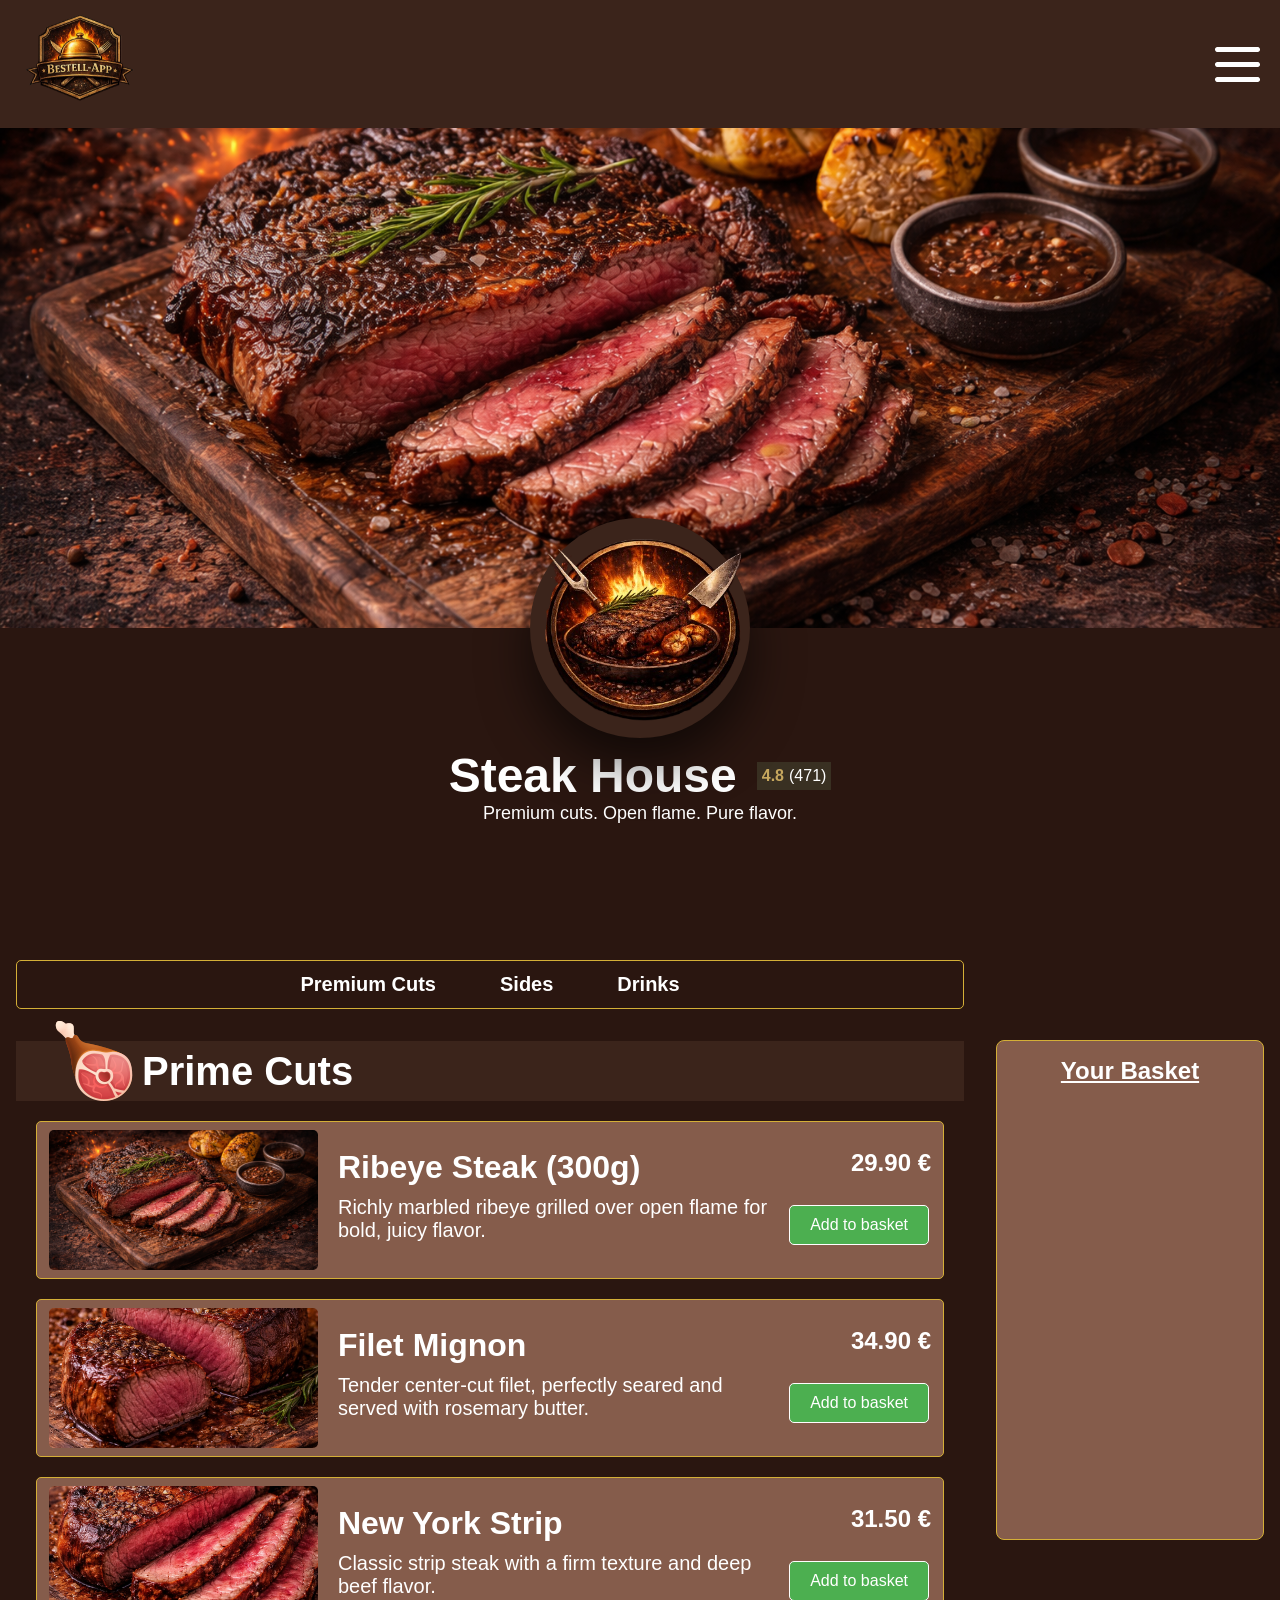
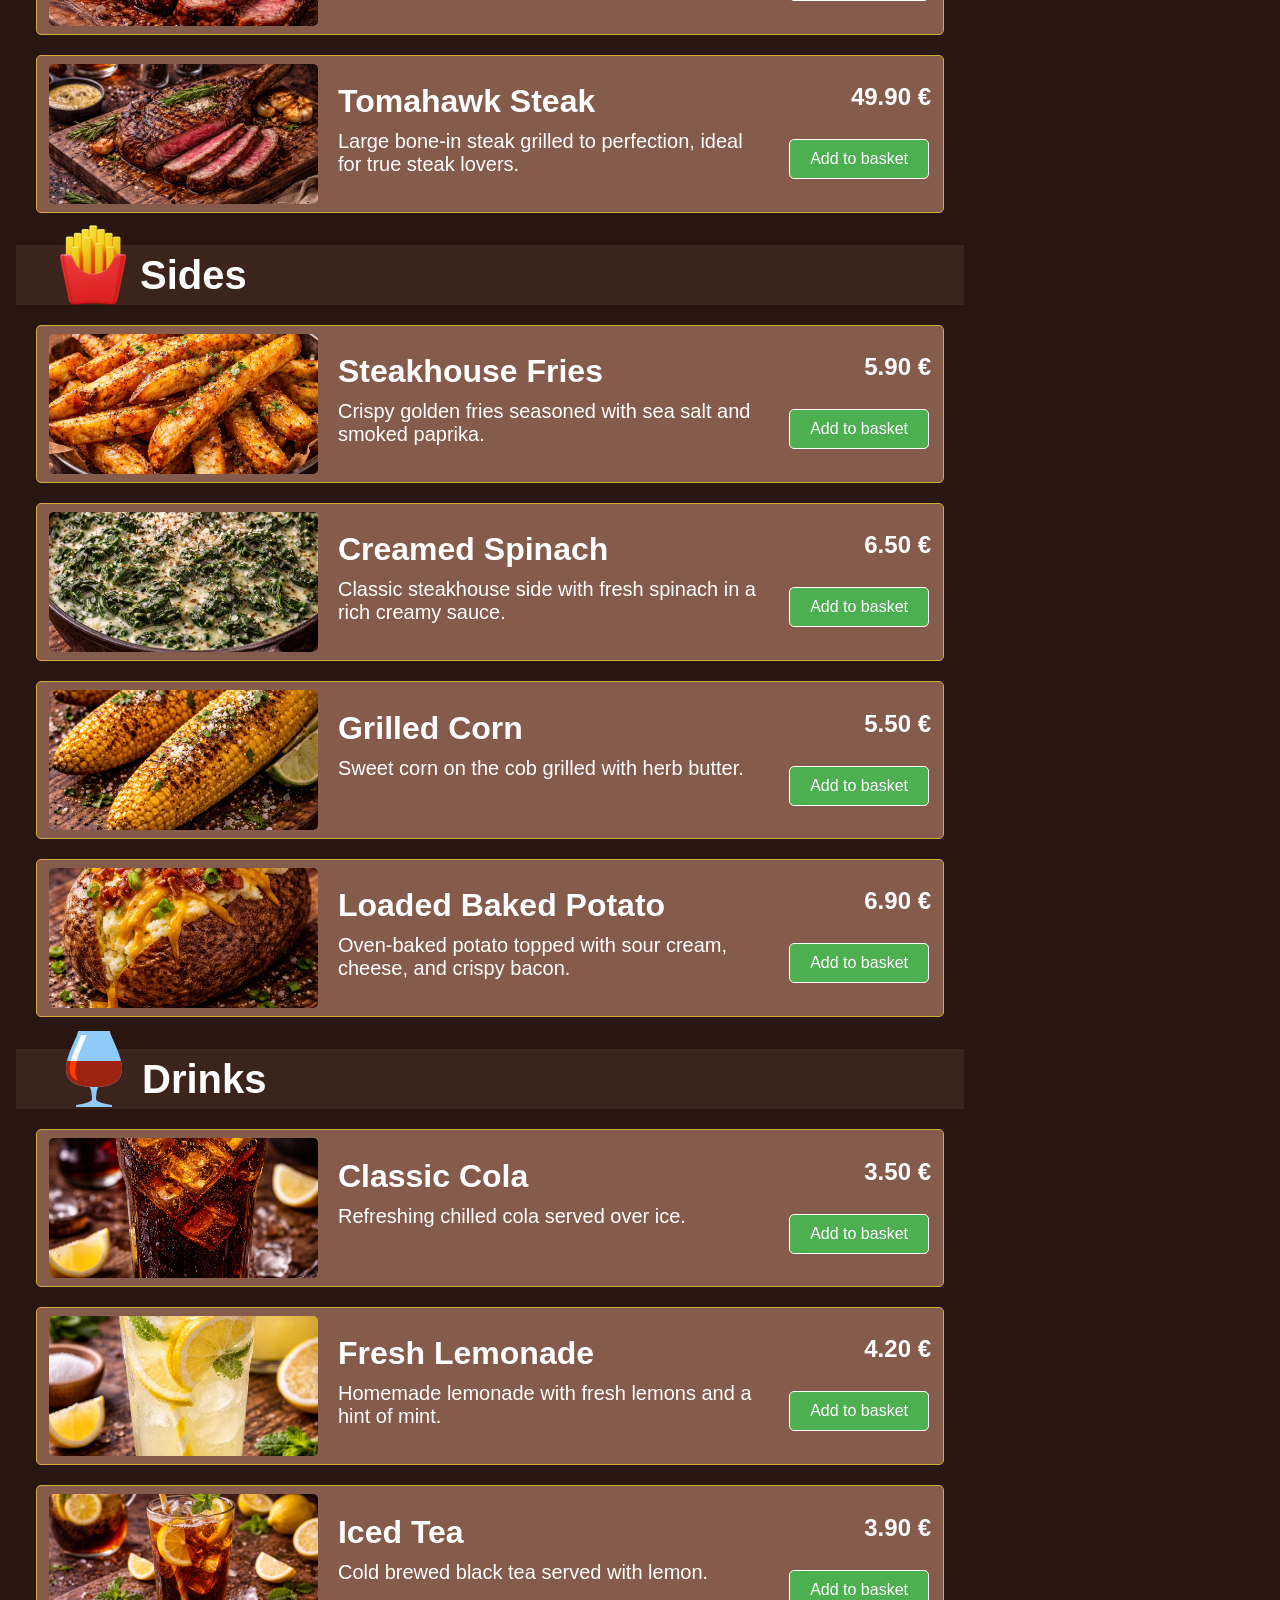
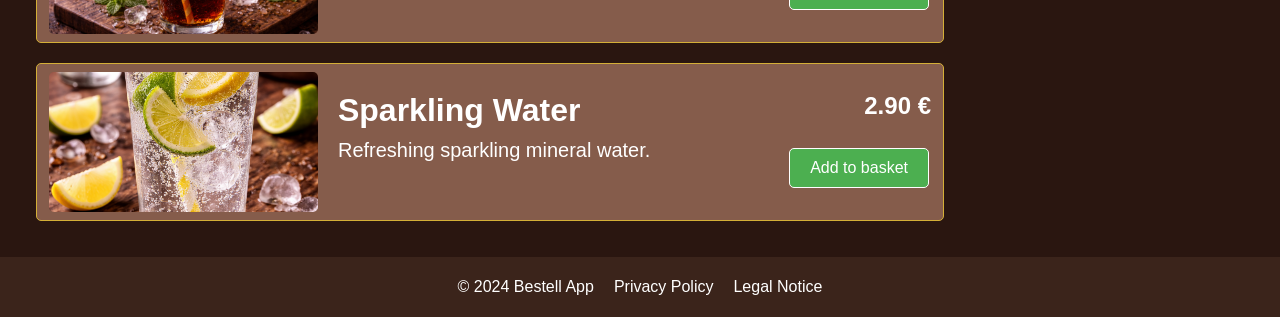
==== index.html @ 7e2fef7d "Added: Menu Area Navigation; Functions for renderPriceSection, deleteDish, calculateSubtotal, show/h" ====
<!DOCTYPE html>
<html lang="de">
<head>
    <meta charset="UTF-8">
    <meta name="viewport" content="width=device-width, initial-scale=1.0">
    <title>Bestell App</title>

    <link rel="stylesheet" href="./style.css">
    <link rel="stylesheet" href="./styles/dish_template.css">
    <link rel="stylesheet" href="./styles/cart_template.css">
    <link rel="stylesheet" href="./styles/fonts.css">
    <link rel="icon" type="favicon" href="assets/icons/favicon.png">

    <script src="./scripts/dishes.js"></script>
    <script src="./scripts/dishes_templates.js"></script>
    <script src="./scripts/cart_template.js"></script>
    <script src="./script.js"></script>
</head>
<body onload="init()">
   
    <header>
        <nav>
          <div class="contentWrapperNav">
            <img id="bestellapp_logo" src="assets/img/bestellapp_logo.png" alt="Bestell App Logo">
            <img src="assets/icons/menu.png" alt="Menü Icon" cursor="pointer">
          </div>
        </nav>
            <img id="header_img" src="assets/img/ribeye_steak.png" alt="Menü Hintergrundbild">
            <div class="logo-wrapper">
            <img src="./assets/img/logo_round.png" id="logo_img">
            </div>
    </header> 

    <main>
        <section id="logo_section">
                <div class="headline_container">
                    <h2 class="headline">Steak House</h2>
                    <div class="rating">
                        <b style="color: #C6A75E;">4.8</b><p>(471)</p>
                    </div>
                </div>
                <p class="subline">Premium cuts. Open flame. Pure flavor.</p>
        </section>

        <section class="menucardContentWrapper">
        <section class="content">

          <div class="menu_navigation">
                  <a href="#menuSection">Premium Cuts</a>
                  <a href="#SidesSection">Sides</a>
                  <a href="#DrinksSection">Drinks</a>
          </div>
        
        <section id="menuSection">
            <div class="section_bar">
              <div class="contentWrapperBar">
                <img src="./assets/icons/meat.png">
                <h2 class="section_title">Prime Cuts</h2>
              </div>
            </div>

            <div class="contentWrapper">
              <div id="meat_dishes">
                <!-- Menü-Items would be dynamically inserted here -->
              </div>
            </div>
        </section>

        <section id="SidesSection">
            <div class="section_bar">
              <div class="contentWrapperBar">
                <img src="./assets/icons/fries.png">
                <h2 class="section_title">Sides</h2>
              </div>
            </div>

            <div class="contentWrapper">
              <div id="side_dishes">
                <!-- Sides-Items would be dynamically inserted here -->
              </div>
            </div>
        </section>

        <section id="DrinksSection">
            <div class="section_bar">
              <div class="contentWrapperBar">
                <img src="./assets/icons/vino.png">
                <h2 class="section_title">Drinks</h2>
              </div>
            </div>

            <div class="contentWrapper">
              <div id="drinks">
                <!-- Drinks-Items would be dynamically inserted here -->
              </div>
            </div>
        </section>
        </section>

        <section class="basketWrapper">
          <div class="basket" id="basket">
            <h2 class="basketTitle">Your Basket</h2>
            <div id="shoppingCartDesktop">
              <div id="dishWrapper">
              <!-- Shopping cart items will be rendered here -->
              </div>
              <div id="priceSection">
              <!-- Prices will be rendered here -->
              </div>
            </div>
          </div>
        </section>

        </section>

    </main>

    <footer>
      <div class="contentWrapperFooter">
        <p>&copy; 2024 Bestell App</p>
        <a href="datenschutz.html">Privacy Policy</a>
        <a href="impressum.html">Legal Notice</a>
      </div>
    </footer>
</body>
</html>
---- style.css ----
* {
    margin: 0;
    padding: 0;
    box-sizing: border-box;
    color: white;
}

header {
    position: relative;
    overflow: visible;
}

#header_img {
    max-width: 1440px;
    width: 100%;
    height: 500px;
    object-fit: cover;
    margin: auto;
    display: block;
}

nav{
    background-color: #3B241B;
    height: 128px;
}

#bestellapp_logo {
    width: 120px;
    position: relative;
    z-index: 2;
}

body {
    font-family: 'Palanquin ', sans-serif;
    background-color: #2A1610;
    height: 100vh;
}

.contentWrapperNav {
    max-width: 1440px;
    width: 100%;
    margin: 0 auto;
    padding: 0 20px;
    display: flex;
    justify-content: space-between;
    align-items: center;
    height: 100%;
}

#logo_img {
    width: 400px;
    z-index: 15;
    margin: auto;
    position: absolute;
    left: 50%;
    bottom: 0;
    transform: translateX(-49%) translateY(14%);
}

.logo-wrapper {
  position: absolute;
  left: 50%;
  bottom: 0;
  transform: translate(-50%, 50%);
  z-index: 14;
  width: 220px;
  aspect-ratio: 1 / 1;
  background: #3B241B;
  border-radius: 50%;
  box-shadow:
    0 25px 50px rgba(0,0,0,.6);
}

#logo {
    width: 300px;
}

.headline_container {
    display: flex;
    justify-content: center;
    align-items: center;
    padding-top: 90px;
    gap: 20px;
    padding-top: 120px;
}

.headline {
    font-size: 48px;
    font-weight: bold;
    color: white;
}

.rating {
    display: flex;
    align-items: center;
    gap: 5px;
    background-color: rgb(57, 48, 34);
    padding: 5px;
}

.subline {
    text-align: center;
    font-size: 18px;
    padding-bottom: 60px;
}

.section_bar {
   background-color: #3B241B;
   height: 60px;
   display: flex;
   margin: 32px 0 20px 0;
}

.section_bar h2 {
    font-size: 40px;
    font-weight: bold;
    color: white;
}

.section_bar img {
    padding-bottom: 20px;
}

.contentWrapperBar {
    width: 100%;
    margin: 0 auto;
    display: flex;
    align-items: center;
    padding-left: 30px;
}

footer {
    background-color: #3B241B;
    height: 60px;
    text-align: center;
}

footer a {
    color: #ffffff;
    text-decoration: none;
}   

footer a:hover {
    text-decoration: underline;
}

.contentWrapperFooter {
    max-width: 1440px;
    width: 100%;
    margin: 0 auto;
    display: flex;
    justify-content: center;
    align-items: center;
    gap: 20px;
    height: 100%;
}

.menucardContentWrapper {
    max-width: 1440px;
    width: 100%;
    display: flex;
    flex-direction: row;
    flex-grow: 1;
    margin: 0 auto;
}

.content {
    width: calc(100% - 300px);
    padding: 16px;
    margin-top: 60px;
}

.basketWrapper {
    width: 300px;
    flex-grow: 1;
    padding: 16px;
}

.basket {
    background-color: #9d6e5bcc;
    width: 100%;
    height: 500px;
    border-radius: 8px;
    border: 1px solid #D4AF37;
    padding: 16px;
    position: sticky;
    top: 0;
    margin-top: 140px;
}

#dishWrapper {
  overflow-y: auto;
  max-height: 300px;
}

#menuSection {
    width: 100%;
}

.menu_navigation {
    display: flex;
    justify-content: center;
    gap: 64px;
    font-size: 20px;
    font-weight: bold;
    border: 1px solid #D4AF37;
    border-radius: 5px;
    padding: 12px 0;
}

.menu_navigation a {
    text-decoration: none;
}

.menu_navigation a:hover {
    text-decoration: underline;
}

.hideElement {
    display: none;
}

.showElement {
    display: block;
}
---- styles/dish_template.css ----
.dishWidget {
    display: flex;
    align-items: center;
    margin: 20px 20px;
    gap: 20px;
    border-radius: 5px;
    border: 1px solid #D4AF37;
    padding: 8px 12px;
    background-color: #9d6e5bcc;
}

.dishImage {
    width: 400px;
    height: 140px;
    object-fit: cover;
    border-radius: 5px;
}

.menuDescription {
    display: flex;
    flex-direction: column;
    font-size: 20px;
    margin-bottom: 10px;
    width: calc(100% - 160px);
}

.menuTitle {
    font-size: 32px;
    font-weight: bold;
    margin-bottom: 10px;
}

.gap {
    display: flex;
    justify-content: space-between;
    width: 100%;
}

.menuAssets {
    display: flex;
    flex-direction: column;
    align-items: flex-end;
}

.price {
    font-size: 24px;
    font-weight: bold;
    margin-bottom: 24px;
}

.button {
    background-color: #4CAF50;
    border: 1px solid white;
    border-radius: 5px;
    color: white;
    padding: 10px 20px;
    font-size: 16px;
    margin: 4px 2px;
    cursor: pointer;
}
---- styles/cart_template.css ----
.basketTitle {
    text-align: center;
    padding-bottom: 16px;
    text-decoration: underline;
}

.dishContainer {
    display: flex;
    flex-direction: column;
    gap: 4px;
    margin-bottom: 8px;
}

.dishSubline {
    display: flex;
    justify-content: space-between;
    align-items: center;
}

.dishContainer img {
    width: 24px;
    cursor: pointer;
}

hr {
    border: 2px solid white;
}

.priceInfo {
    display: flex;
    justify-content: space-between;
    margin-top: 16px;
    padding-bottom: 12px;
}

.priceContainer {
    display: flex;
    flex-direction: column;
}

.textArea {
    display: flex;
    flex-direction: column;
}

.priceArea {
    display: flex;
    flex-direction: column;
    align-items: end;
}
---- styles/fonts.css ----
/* palanquin-100 - latin */
@font-face {
  font-display: swap; /* Check https://developer.mozilla.org/en-US/docs/Web/CSS/@font-face/font-display for other options. */
  font-family: 'Palanquin';
  font-style: normal;
  font-weight: 100;
  src: url('./assets/fonts/palanquin-v17-latin-100.woff2') format('woff2'); /* Chrome 36+, Opera 23+, Firefox 39+, Safari 12+, iOS 10+ */
}
/* palanquin-200 - latin */
@font-face {
  font-display: swap; /* Check https://developer.mozilla.org/en-US/docs/Web/CSS/@font-face/font-display for other options. */
  font-family: 'Palanquin';
  font-style: normal;
  font-weight: 200;
  src: url('./assets/fonts/palanquin-v17-latin-200.woff2') format('woff2'); /* Chrome 36+, Opera 23+, Firefox 39+, Safari 12+, iOS 10+ */
}
/* palanquin-300 - latin */
@font-face {
  font-display: swap; /* Check https://developer.mozilla.org/en-US/docs/Web/CSS/@font-face/font-display for other options. */
  font-family: 'Palanquin';
  font-style: normal;
  font-weight: 300;
  src: url('./assets/fonts/palanquin-v17-latin-300.woff2') format('woff2'); /* Chrome 36+, Opera 23+, Firefox 39+, Safari 12+, iOS 10+ */
}
/* palanquin-regular - latin */
@font-face {
  font-display: swap; /* Check https://developer.mozilla.org/en-US/docs/Web/CSS/@font-face/font-display for other options. */
  font-family: 'Palanquin';
  font-style: normal;
  font-weight: 400;
  src: url('./assets/fonts/palanquin-v17-latin-regular.woff2') format('woff2'); /* Chrome 36+, Opera 23+, Firefox 39+, Safari 12+, iOS 10+ */
}
/* palanquin-500 - latin */
@font-face {
  font-display: swap; /* Check https://developer.mozilla.org/en-US/docs/Web/CSS/@font-face/font-display for other options. */
  font-family: 'Palanquin';
  font-style: normal;
  font-weight: 500;
  src: url('./assets/fonts/palanquin-v17-latin-500.woff2') format('woff2'); /* Chrome 36+, Opera 23+, Firefox 39+, Safari 12+, iOS 10+ */
}
/* palanquin-600 - latin */
@font-face {
  font-display: swap; /* Check https://developer.mozilla.org/en-US/docs/Web/CSS/@font-face/font-display for other options. */
  font-family: 'Palanquin';
  font-style: normal;
  font-weight: 600;
  src: url('./assets/fonts/palanquin-v17-latin-600.woff2') format('woff2'); /* Chrome 36+, Opera 23+, Firefox 39+, Safari 12+, iOS 10+ */
}
/* palanquin-700 - latin */
@font-face {
  font-display: swap; /* Check https://developer.mozilla.org/en-US/docs/Web/CSS/@font-face/font-display for other options. */
  font-family: 'Palanquin';
  font-style: normal;
  font-weight: 700;
  src: url('./assets/fonts/palanquin-v17-latin-700.woff2') format('woff2'); /* Chrome 36+, Opera 23+, Firefox 39+, Safari 12+, iOS 10+ */
}
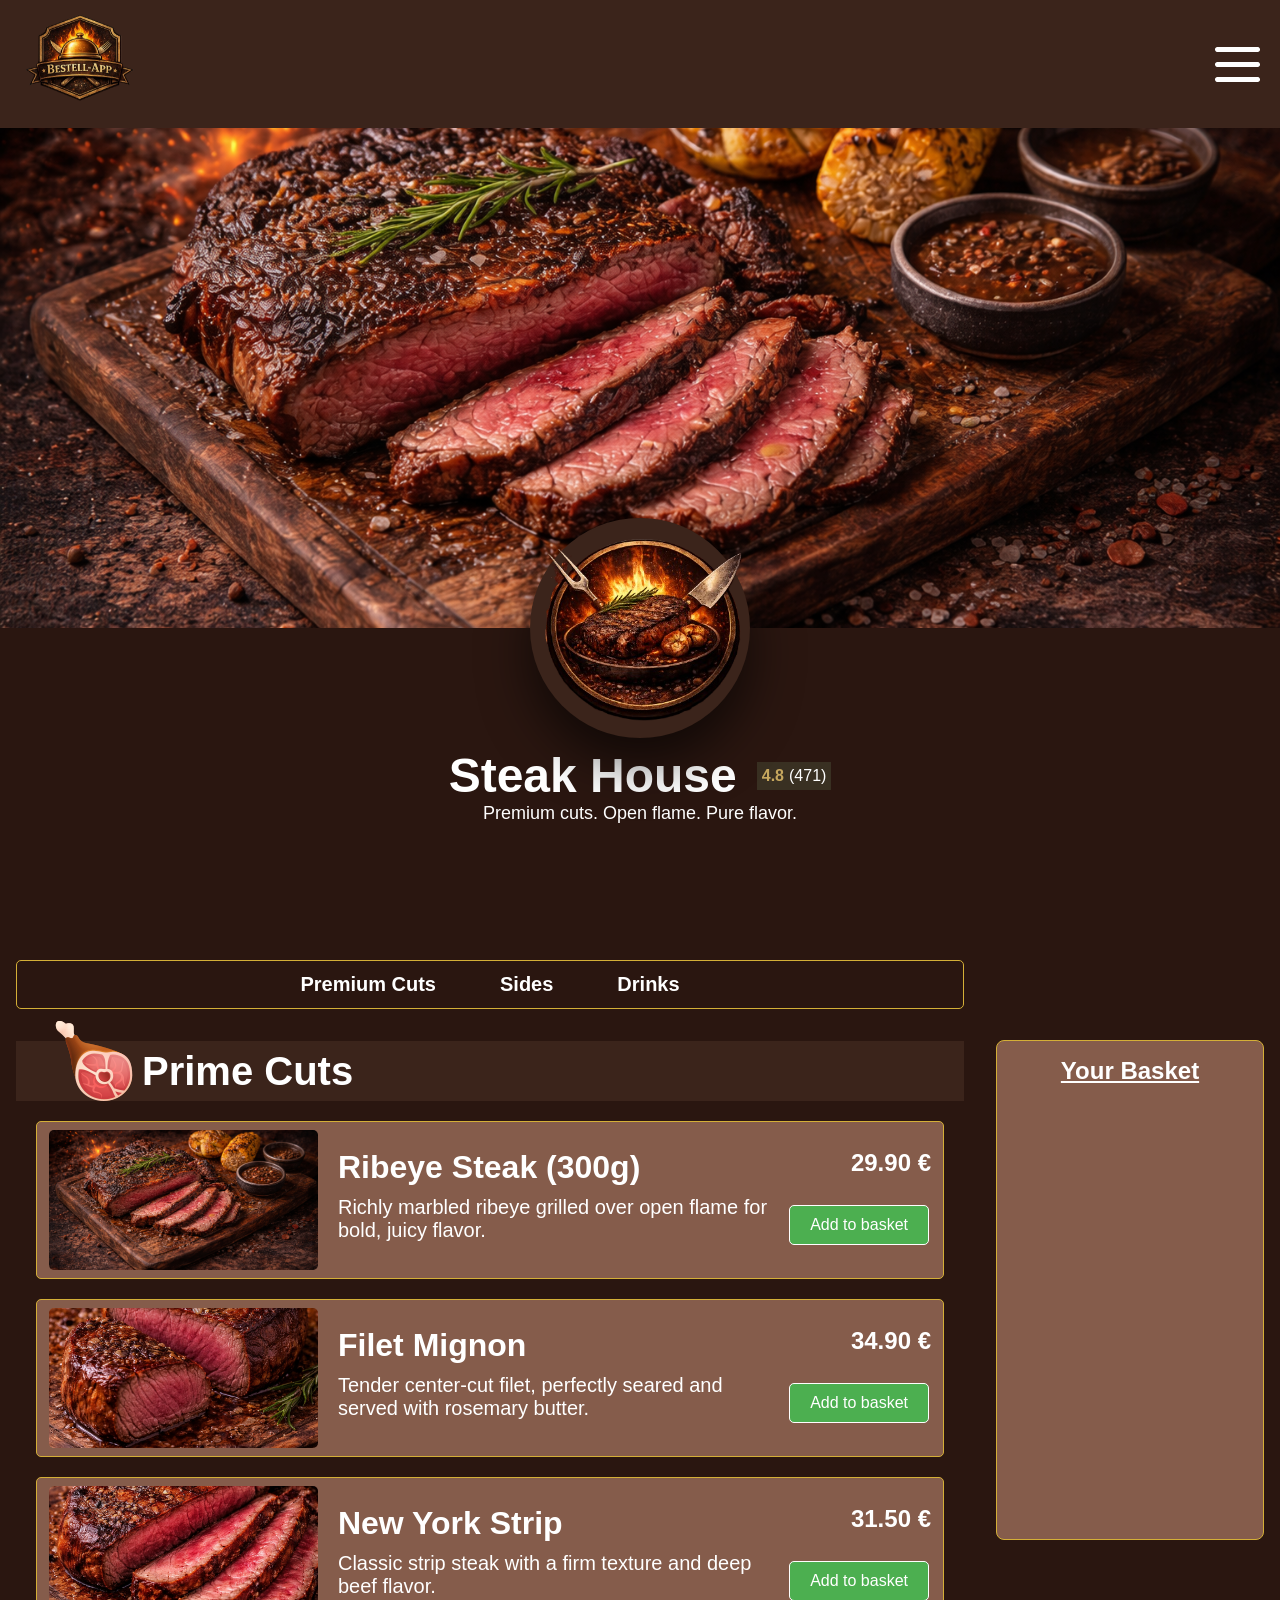
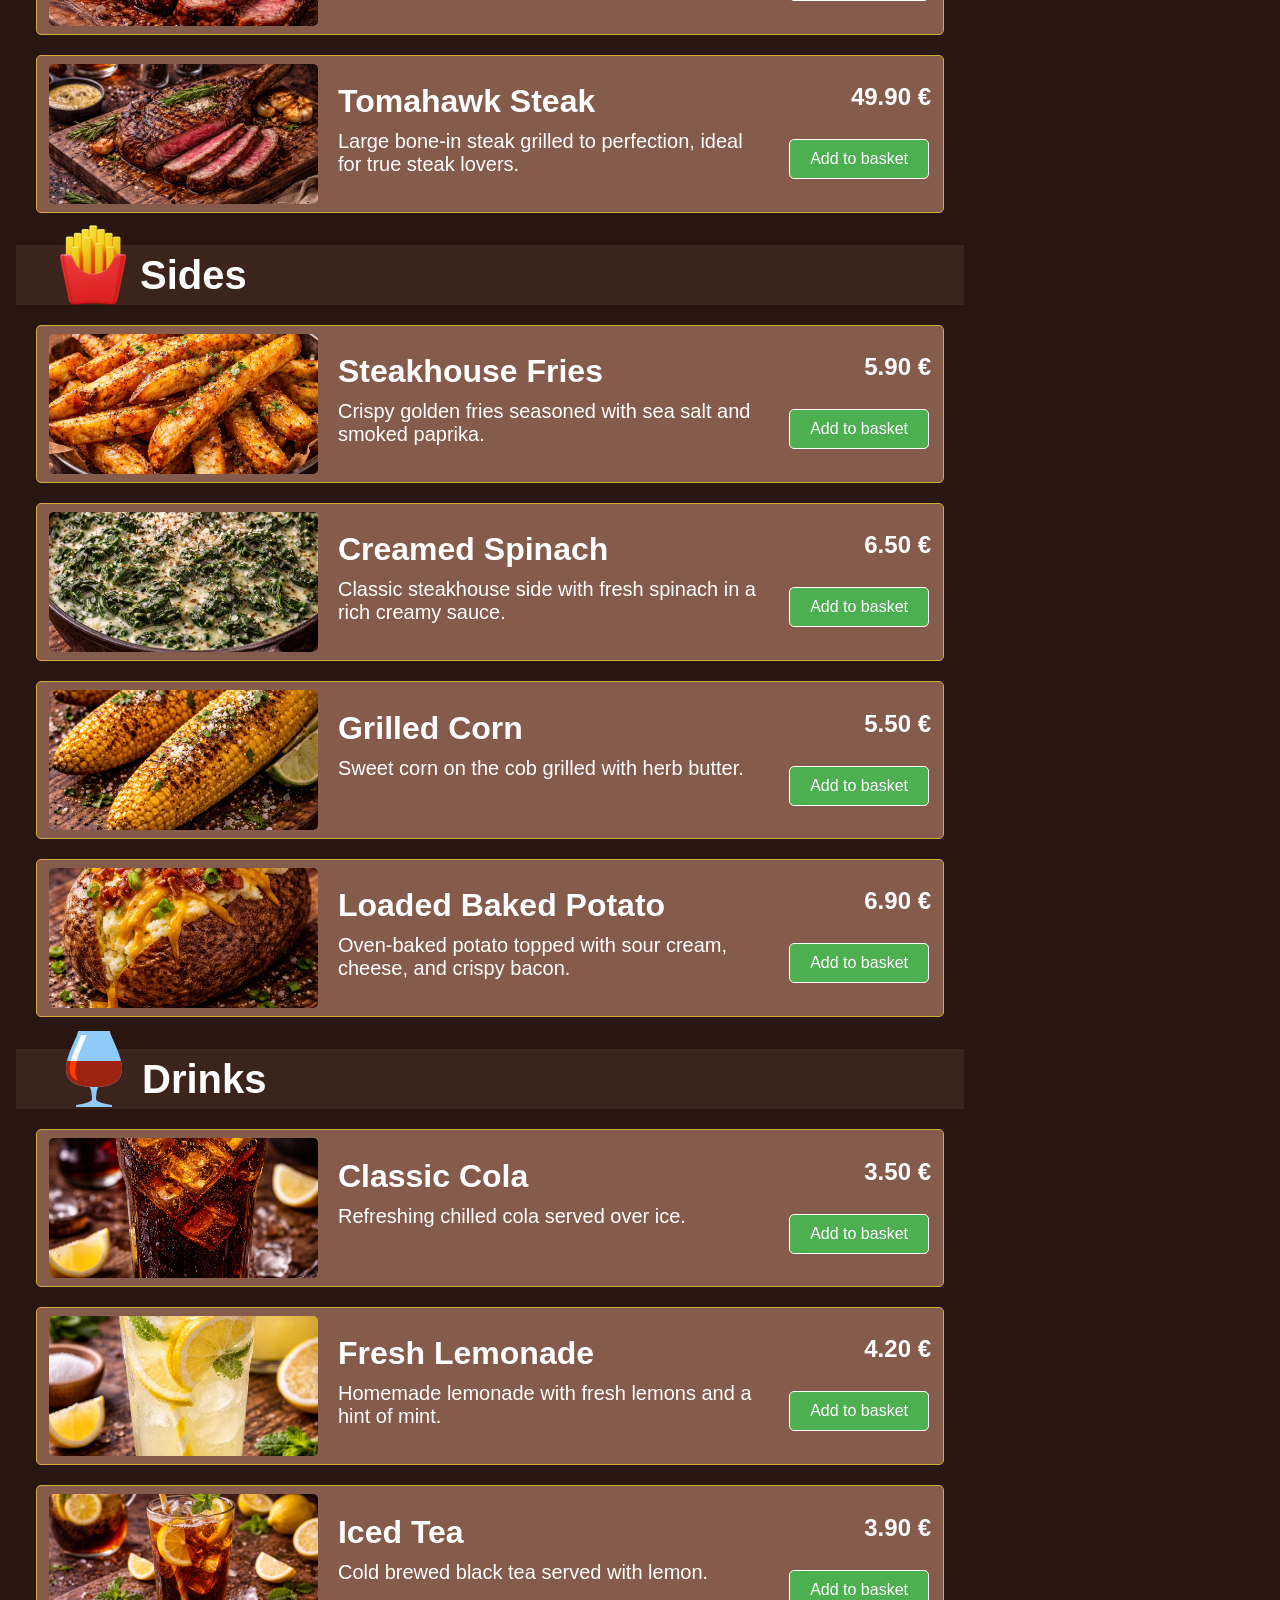
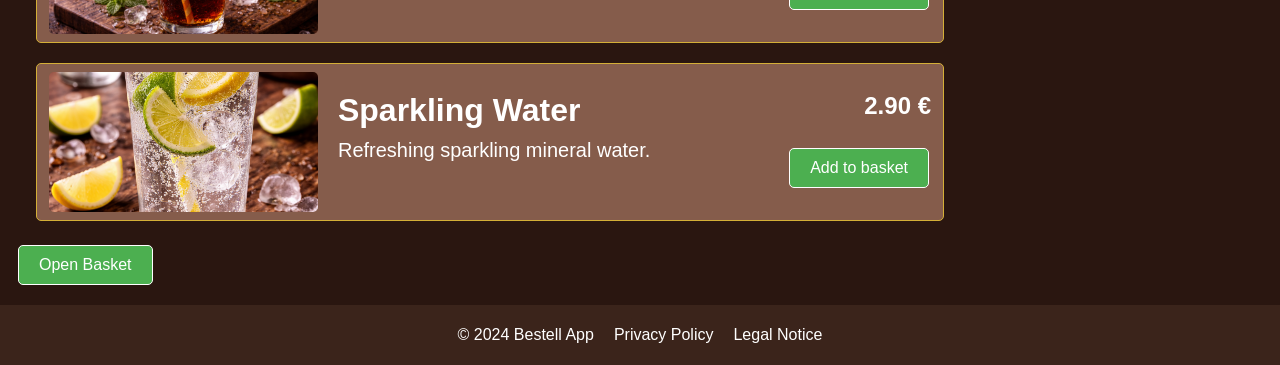
==== commit ae3b481f: "mobile Basket Functions added; Dialogs added" ====
--- a/index.html
+++ b/index.html
@@ -8,6 +8,7 @@
     <link rel="stylesheet" href="./style.css">
     <link rel="stylesheet" href="./styles/dish_template.css">
     <link rel="stylesheet" href="./styles/cart_template.css">
+    <link rel="stylesheet" href="./styles/dialogs.css">
     <link rel="stylesheet" href="./styles/fonts.css">
     <link rel="icon" type="favicon" href="assets/icons/favicon.png">
 
@@ -95,6 +96,8 @@
               </div>
             </div>
         </section>
+
+        <button class="button" onclick="showBasketMobileDialog()">Open Basket</button>
         </section>
 
         <section class="basketWrapper">
@@ -111,6 +114,37 @@
           </div>
         </section>
 
+        <dialog id="orderSuccessDialog">
+          <div class="right">
+            <img src="./assets/icons/close.png" onclick="hideOrderSuccessDialog()" class="closeIcon">
+          </div>
+          <div class="centered">  
+            <img src="./assets/icons/foodtruck.png" id="foodtruck">
+            <h1>Order confirmed!</h1>
+            <p>Your food is on the way!</p>
+          </div>
+        </dialog>
+
+        <dialog id="mobileBasketDialog">
+          <header>
+            <h2>Your Basket</h2>
+            <img src="./assets/icons/close.png" onclick="hideBasketMobile()" class="closeIcon">
+          </header>
+          <main>
+              <div id="basketMobile">
+                <div id="shoppingCartMobile">
+                  <div id="mobileDishWrapper">
+                  <!-- Shopping cart items will be rendered here -->
+                  </div>
+                  <div id="mobilePriceSection">
+                  <!-- Prices will be rendered here -->
+                  </div>
+                </div>
+              </div>
+          </main>
+
+        </dialog>
+
         </section>
 
     </main>
--- a/style.css
+++ b/style.css
@@ -222,4 +222,18 @@
 
 .showElement {
     display: block;
+}
+
+.centered {
+    display: flex;
+    flex-direction: column;
+    align-items: center;
+    gap: 8px;
+    padding: 16px;
+}
+
+.right {
+    display: flex;
+    justify-content: end;
+    padding: 16px;
 }
--- a/styles/dialogs.css
+++ b/styles/dialogs.css
@@ -0,0 +1,57 @@
+#orderSuccessDialog {
+    background-color: #3B241B;
+    border-radius: 5px;
+    border: 1px solid #D4AF37;
+    margin: auto;
+}
+
+#orderSuccessDialog::backdrop {
+    background-color: #171312ab;
+}
+
+#foodtruck {
+    width: 60px;
+}
+
+.closeIcon {
+    cursor: pointer;
+    margin-left: auto;
+}
+
+dialog {
+    transition: opacity 0.5s ease-out;
+}
+
+dialog.hide {
+    opacity: 0;
+}
+
+#mobileBasketDialog {
+    background-color: #9d6e5b;
+    border-radius: 5px;
+    border: 1px solid #D4AF37;
+    margin: auto;
+    padding: 16px;
+    width: 300px;
+    height: 520px;
+}
+
+#mobileBasketDialog::backdrop {
+    background-color: #171312ab;
+}
+
+#mobileBasketDialog header {
+    display: flex;
+    justify-content: space-between;
+    align-items: center;
+    margin-bottom: 16px;
+}
+
+#mobileBasketDialog h2 {
+    text-decoration: underline;
+}
+
+#mobileDishWrapper {
+  overflow-y: auto;
+  max-height: 300px;
+}
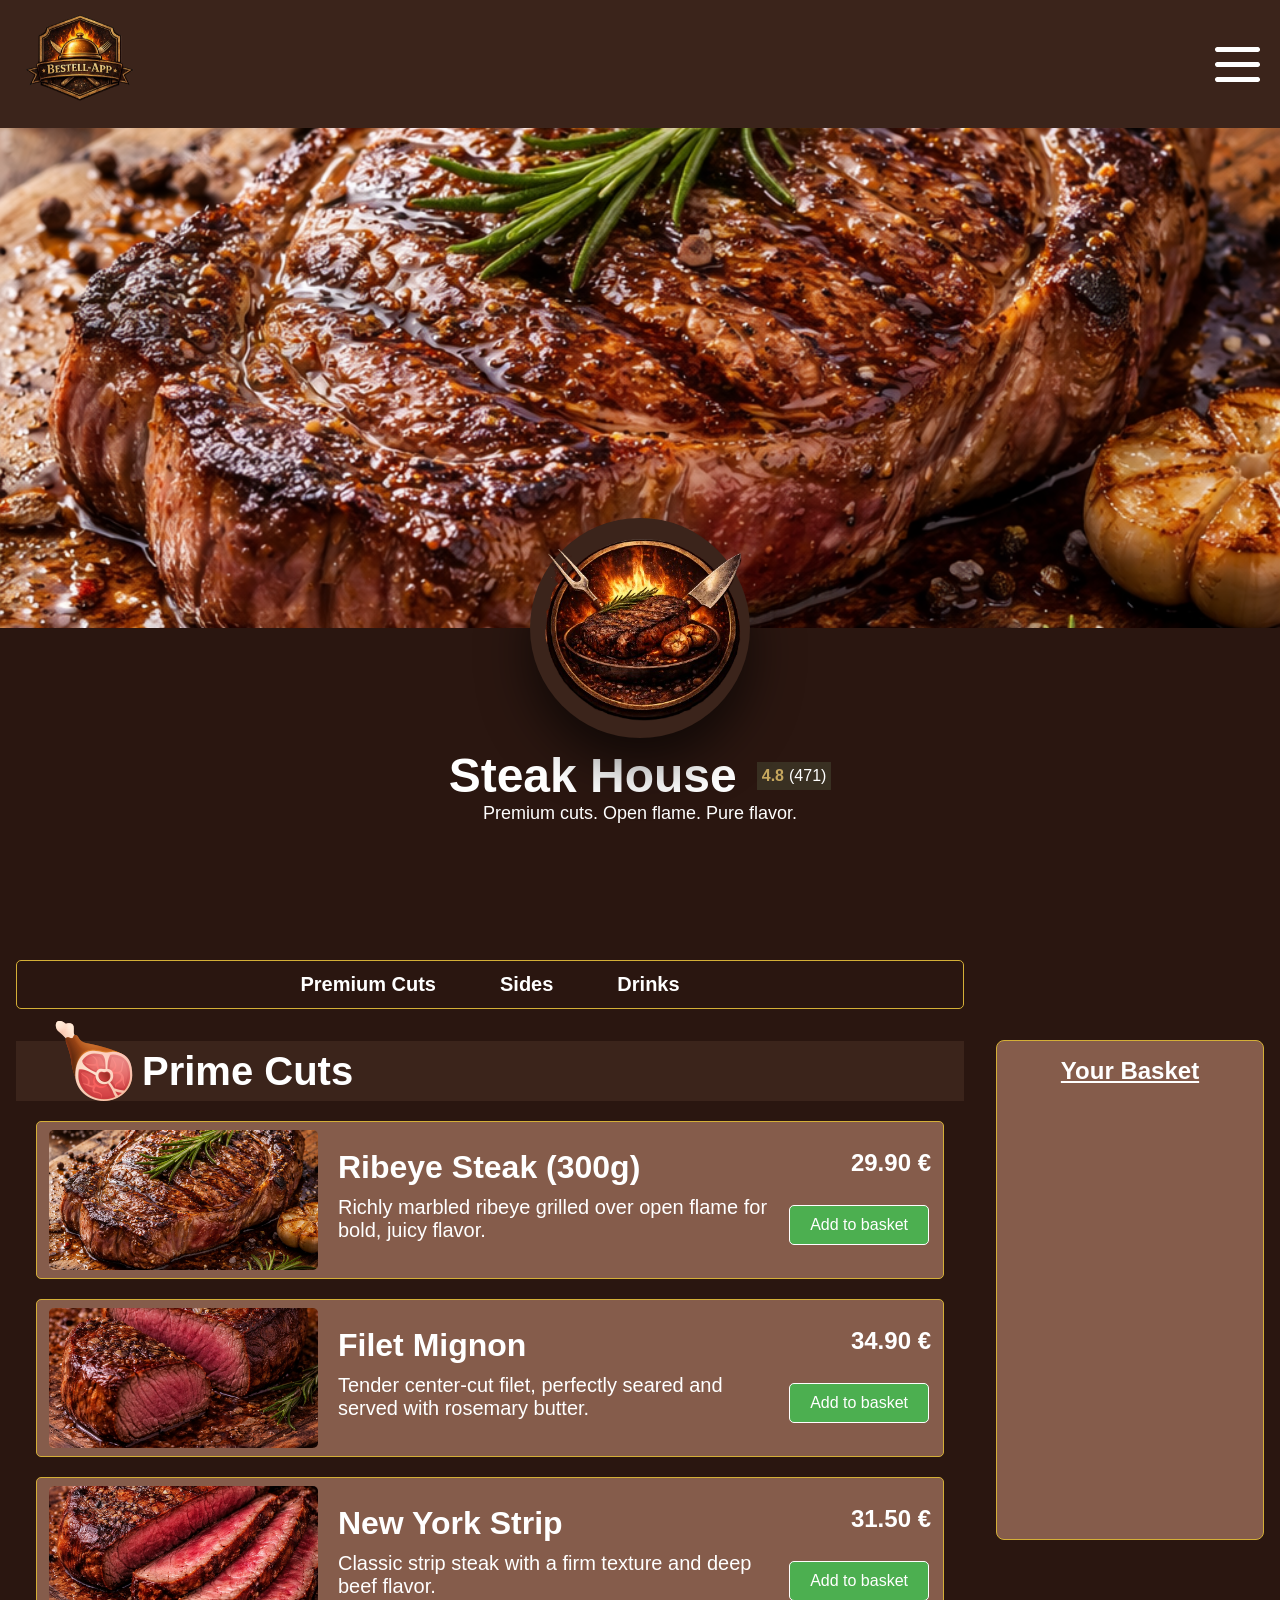
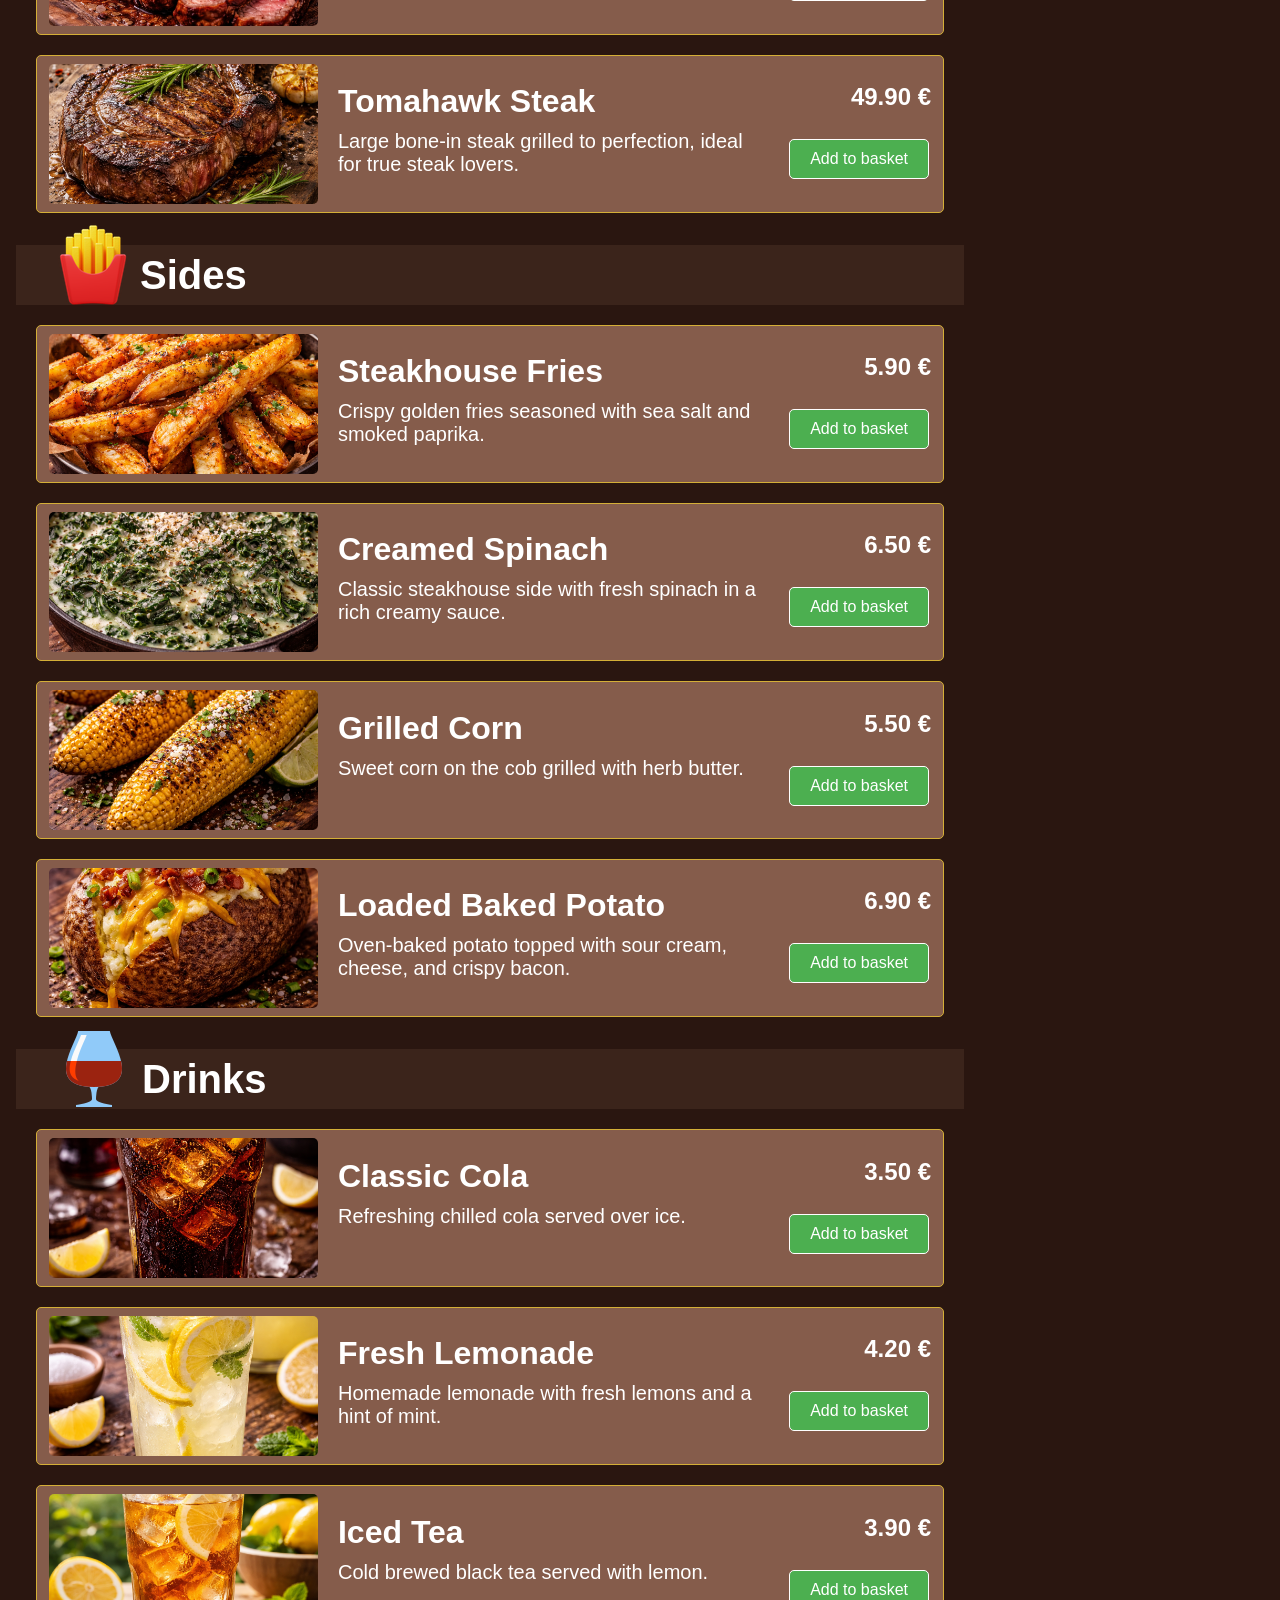
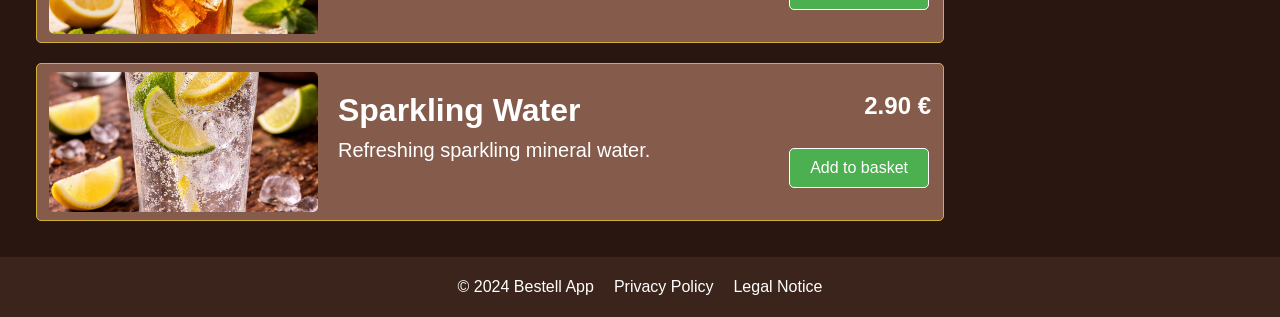
==== commit 74f93d12: "Responsive Design css added" ====
--- a/index.html
+++ b/index.html
@@ -10,6 +10,7 @@
     <link rel="stylesheet" href="./styles/cart_template.css">
     <link rel="stylesheet" href="./styles/dialogs.css">
     <link rel="stylesheet" href="./styles/fonts.css">
+    <link rel="stylesheet" href="./styles/responsive.css">
     <link rel="icon" type="favicon" href="assets/icons/favicon.png">
 
     <script src="./scripts/dishes.js"></script>
@@ -23,7 +24,7 @@
         <nav>
           <div class="contentWrapperNav">
             <img id="bestellapp_logo" src="assets/img/bestellapp_logo.png" alt="Bestell App Logo">
-            <img src="assets/icons/menu.png" alt="Menü Icon" cursor="pointer">
+            <img src="assets/icons/menu.png" alt="Menü Icon" id="menuIcon">
           </div>
         </nav>
             <img id="header_img" src="assets/img/ribeye_steak.png" alt="Menü Hintergrundbild">
@@ -97,7 +98,7 @@
             </div>
         </section>
 
-        <button class="button" onclick="showBasketMobileDialog()">Open Basket</button>
+        <button class="button" onclick="showBasketMobileDialog()" id="basketMobile">Open Basket</button>
         </section>
 
         <section class="basketWrapper">
--- a/style.css
+++ b/style.css
@@ -28,6 +28,10 @@
     width: 120px;
     position: relative;
     z-index: 2;
+}
+
+#menuIcon {
+    cursor: pointer;
 }
 
 body {
@@ -236,4 +240,8 @@
     display: flex;
     justify-content: end;
     padding: 16px;
+}
+
+#basketMobile {
+    display: none;
 }
--- a/styles/responsive.css
+++ b/styles/responsive.css
@@ -0,0 +1,107 @@
+@media (max-width:1200px){
+    .dishImage {
+        width: 300px;
+    }
+    .menuTitle {
+        font-size: 24px;
+    }
+    .dishWidget p {
+        font-size: 16px;
+    }
+}
+
+@media (max-width:950px) {
+    #header_img {
+        height: 350px;
+    }
+    nav {
+        height: 80px;
+    }
+    #bestellapp_logo {
+        width: 80px;
+    }
+    #menuIcon {
+        width: 24px;
+    }
+    #logo_img {
+        width: 250px;
+        transform: translateX(-50%) translateY(13%);
+    }
+    .logo-wrapper {
+        width: 140px;
+    }
+    .headline_container {
+        padding-top: 100px;
+    }
+    .headline {
+        font-size: 32px;
+    }
+    .subline {
+        font-size: 16px;
+        padding-bottom: 0;
+    }
+    .section_bar h2 {
+        font-size: 24px;
+    }
+    .section_bar {
+        height: 42px;
+    }
+    .section_bar img {
+        width: 60px;
+        padding-bottom: 12px;
+    }
+    .gap {
+        display: block;
+    }
+    .dishWidget {
+        flex-direction: column;
+    }
+    .dishImage {
+        width: 100%;
+    }
+    .menuDescription {
+        width: 100%;
+    }
+    .menuAssets {
+        flex-direction: row;
+        justify-content: space-between;
+        align-items: center;
+    }
+    .price {
+        margin-bottom: 0;
+    }
+}
+
+@media (max-width:768px) {
+    #basketMobile {
+        display: block;
+    }
+    .menucardContentWrapper {
+        display: block;
+    }
+    .basket {
+        display: none;
+    }
+    .content {
+        width: 100%;
+    }
+    #basketMobile {
+        position: sticky;
+        bottom: 8px;
+        width: 100%;
+    }
+}
+
+@media (max-width:450px) {
+    .menu_navigation {
+        gap: 24px;
+        font-size: 16px;
+    }
+    .contentWrapperFooter {
+        flex-direction: column;
+        gap: 12px;
+    }
+    footer {
+        height: 120px;
+    }
+}
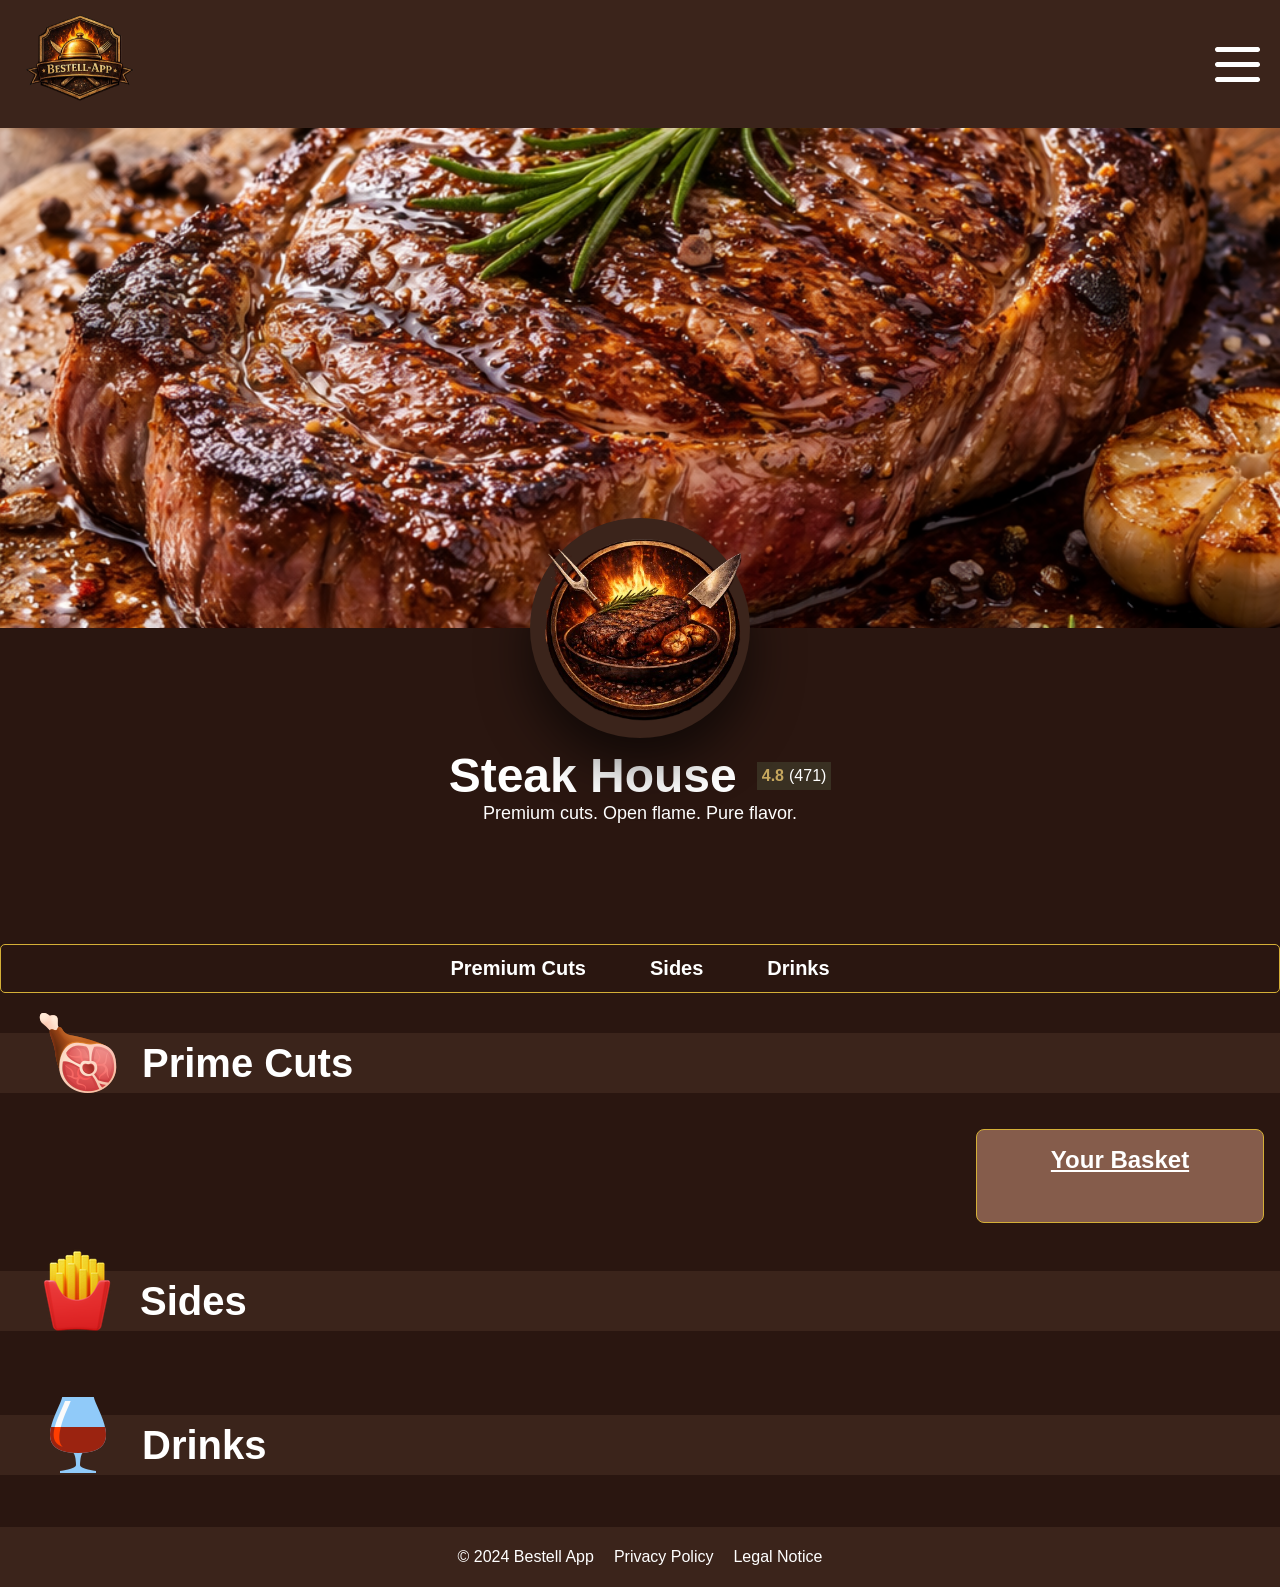
==== commit 2ef7e705: "Bugfixes nach Feedback 1" ====
--- a/index.html
+++ b/index.html
@@ -14,7 +14,7 @@
     <link rel="icon" type="favicon" href="assets/icons/favicon.png">
 
     <script src="./scripts/dishes.js"></script>
-    <script src="./scripts/dishes_templates.js"></script>
+    <script src="./scripts/dish_template.js"></script>
     <script src="./scripts/cart_template.js"></script>
     <script src="./script.js"></script>
 </head>
@@ -33,7 +33,6 @@
             </div>
     </header> 
 
-    <main>
         <section id="logo_section">
                 <div class="headline_container">
                     <h2 class="headline">Steak House</h2>
@@ -44,76 +43,73 @@
                 <p class="subline">Premium cuts. Open flame. Pure flavor.</p>
         </section>
 
-        <section class="menucardContentWrapper">
-        <section class="content">
+<main class="menuPage">
 
-          <div class="menu_navigation">
-                  <a href="#menuSection">Premium Cuts</a>
-                  <a href="#SidesSection">Sides</a>
-                  <a href="#DrinksSection">Drinks</a>
-          </div>
-        
-        <section id="menuSection">
-            <div class="section_bar">
-              <div class="contentWrapperBar">
-                <img src="./assets/icons/meat.png">
-                <h2 class="section_title">Prime Cuts</h2>
-              </div>
+    <div class="menu_navigation container">
+        <a href="#menuSection">Premium Cuts</a>
+        <a href="#SidesSection">Sides</a>
+        <a href="#DrinksSection">Drinks</a>
+    </div>
+
+
+    <!-- PRIME CUTS -->
+    <div class="section_bar">
+        <div class="container contentWrapperBar">
+            <img src="./assets/icons/meat.png">
+            <h2 class="section_title">Prime Cuts</h2>
+        </div>
+    </div>
+
+    <section class="menuLayout container" id="menuSection">
+
+        <div class="menuContent">
+            <div id="meat_dishes"></div>
+        </div>
+
+        <aside class="basketWrapper">
+            <div class="basket" id="basket">
+                <h2 class="basketTitle">Your Basket</h2>
+
+                <div id="shoppingCartDesktop">
+                    <div id="dishWrapper"></div>
+                    <div id="priceSection"></div>
+                </div>
             </div>
+        </aside>
 
-            <div class="contentWrapper">
-              <div id="meat_dishes">
-                <!-- Menü-Items would be dynamically inserted here -->
-              </div>
-            </div>
-        </section>
+    </section>
 
-        <section id="SidesSection">
-            <div class="section_bar">
-              <div class="contentWrapperBar">
-                <img src="./assets/icons/fries.png">
-                <h2 class="section_title">Sides</h2>
-              </div>
-            </div>
 
-            <div class="contentWrapper">
-              <div id="side_dishes">
-                <!-- Sides-Items would be dynamically inserted here -->
-              </div>
-            </div>
-        </section>
+    <!-- SIDES -->
+    <div class="section_bar">
+        <div class="container contentWrapperBar">
+            <img src="./assets/icons/fries.png">
+            <h2 class="section_title">Sides</h2>
+        </div>
+    </div>
 
-        <section id="DrinksSection">
-            <div class="section_bar">
-              <div class="contentWrapperBar">
-                <img src="./assets/icons/vino.png">
-                <h2 class="section_title">Drinks</h2>
-              </div>
-            </div>
+    <section class="menuLayout container" id="SidesSection">
+        <div class="menuContent">
+            <div id="side_dishes"></div>
+        </div>
+    </section>
 
-            <div class="contentWrapper">
-              <div id="drinks">
-                <!-- Drinks-Items would be dynamically inserted here -->
-              </div>
-            </div>
-        </section>
 
-        <button class="button" onclick="showBasketMobileDialog()" id="basketMobile">Open Basket</button>
-        </section>
+    <!-- DRINKS -->
+    <div class="section_bar">
+        <div class="container contentWrapperBar">
+            <img src="./assets/icons/vino.png">
+            <h2 class="section_title">Drinks</h2>
+        </div>
+    </div>
 
-        <section class="basketWrapper">
-          <div class="basket" id="basket">
-            <h2 class="basketTitle">Your Basket</h2>
-            <div id="shoppingCartDesktop">
-              <div id="dishWrapper">
-              <!-- Shopping cart items will be rendered here -->
-              </div>
-              <div id="priceSection">
-              <!-- Prices will be rendered here -->
-              </div>
-            </div>
-          </div>
-        </section>
+    <section class="menuLayout container" id="DrinksSection">
+        <div class="menuContent">
+            <div id="drinks"></div>
+        </div>
+    </section>
+
+  </main>
 
         <dialog id="orderSuccessDialog">
           <div class="right">
@@ -146,10 +142,6 @@
 
         </dialog>
 
-        </section>
-
-    </main>
-
     <footer>
       <div class="contentWrapperFooter">
         <p>&copy; 2024 Bestell App</p>
--- a/style.css
+++ b/style.css
@@ -1,247 +1,268 @@
-* {
-    margin: 0;
-    padding: 0;
-    box-sizing: border-box;
-    color: white;
-}
-
-header {
-    position: relative;
-    overflow: visible;
-}
-
-#header_img {
-    max-width: 1440px;
-    width: 100%;
-    height: 500px;
-    object-fit: cover;
-    margin: auto;
-    display: block;
+/* ---------------- GLOBAL ---------------- */
+
+*{
+    margin:0;
+    padding:0;
+    box-sizing:border-box;
+    color:white;
+    scroll-behavior:smooth;
+}
+
+body{
+    font-family:'Palanquin', sans-serif;
+    background-color:#2A1610;
+    min-height:100vh;
+}
+
+/* ---------------- CONTAINER SYSTEM ---------------- */
+
+.container{
+    max-width:1440px;
+    margin:0 auto;
+    width:100%;
+}
+
+/* ---------------- HEADER ---------------- */
+
+header{
+    position:relative;
+    overflow:visible;
 }
 
 nav{
-    background-color: #3B241B;
-    height: 128px;
-}
-
-#bestellapp_logo {
-    width: 120px;
-    position: relative;
-    z-index: 2;
-}
-
-#menuIcon {
-    cursor: pointer;
-}
-
-body {
-    font-family: 'Palanquin ', sans-serif;
-    background-color: #2A1610;
-    height: 100vh;
-}
-
-.contentWrapperNav {
-    max-width: 1440px;
-    width: 100%;
-    margin: 0 auto;
-    padding: 0 20px;
-    display: flex;
-    justify-content: space-between;
-    align-items: center;
-    height: 100%;
-}
-
-#logo_img {
-    width: 400px;
-    z-index: 15;
-    margin: auto;
-    position: absolute;
-    left: 50%;
-    bottom: 0;
-    transform: translateX(-49%) translateY(14%);
-}
-
-.logo-wrapper {
-  position: absolute;
-  left: 50%;
-  bottom: 0;
-  transform: translate(-50%, 50%);
-  z-index: 14;
-  width: 220px;
-  aspect-ratio: 1 / 1;
-  background: #3B241B;
-  border-radius: 50%;
-  box-shadow:
-    0 25px 50px rgba(0,0,0,.6);
-}
-
-#logo {
-    width: 300px;
-}
-
-.headline_container {
-    display: flex;
-    justify-content: center;
-    align-items: center;
-    padding-top: 90px;
-    gap: 20px;
-    padding-top: 120px;
-}
-
-.headline {
-    font-size: 48px;
-    font-weight: bold;
-    color: white;
-}
-
-.rating {
-    display: flex;
-    align-items: center;
-    gap: 5px;
-    background-color: rgb(57, 48, 34);
-    padding: 5px;
-}
-
-.subline {
-    text-align: center;
-    font-size: 18px;
-    padding-bottom: 60px;
-}
-
-.section_bar {
-   background-color: #3B241B;
-   height: 60px;
-   display: flex;
-   margin: 32px 0 20px 0;
-}
-
-.section_bar h2 {
-    font-size: 40px;
-    font-weight: bold;
-    color: white;
-}
-
-.section_bar img {
-    padding-bottom: 20px;
-}
-
-.contentWrapperBar {
-    width: 100%;
-    margin: 0 auto;
-    display: flex;
-    align-items: center;
-    padding-left: 30px;
-}
-
-footer {
-    background-color: #3B241B;
-    height: 60px;
-    text-align: center;
-}
-
-footer a {
-    color: #ffffff;
-    text-decoration: none;
-}   
-
-footer a:hover {
-    text-decoration: underline;
-}
-
-.contentWrapperFooter {
-    max-width: 1440px;
-    width: 100%;
-    margin: 0 auto;
-    display: flex;
-    justify-content: center;
-    align-items: center;
-    gap: 20px;
-    height: 100%;
-}
-
-.menucardContentWrapper {
-    max-width: 1440px;
-    width: 100%;
-    display: flex;
-    flex-direction: row;
-    flex-grow: 1;
-    margin: 0 auto;
-}
-
-.content {
-    width: calc(100% - 300px);
-    padding: 16px;
-    margin-top: 60px;
-}
-
-.basketWrapper {
-    width: 300px;
-    flex-grow: 1;
-    padding: 16px;
-}
-
-.basket {
-    background-color: #9d6e5bcc;
-    width: 100%;
-    height: 500px;
-    border-radius: 8px;
-    border: 1px solid #D4AF37;
-    padding: 16px;
-    position: sticky;
-    top: 0;
-    margin-top: 140px;
-}
-
-#dishWrapper {
-  overflow-y: auto;
-  max-height: 300px;
-}
-
-#menuSection {
-    width: 100%;
-}
-
-.menu_navigation {
-    display: flex;
-    justify-content: center;
-    gap: 64px;
-    font-size: 20px;
-    font-weight: bold;
-    border: 1px solid #D4AF37;
-    border-radius: 5px;
-    padding: 12px 0;
-}
-
-.menu_navigation a {
-    text-decoration: none;
-}
-
-.menu_navigation a:hover {
-    text-decoration: underline;
-}
-
-.hideElement {
-    display: none;
-}
-
-.showElement {
-    display: block;
-}
-
-.centered {
-    display: flex;
-    flex-direction: column;
-    align-items: center;
-    gap: 8px;
-    padding: 16px;
-}
-
-.right {
-    display: flex;
-    justify-content: end;
-    padding: 16px;
-}
-
-#basketMobile {
-    display: none;
+    background-color:#3B241B;
+    height:128px;
+}
+
+.contentWrapperNav{
+    max-width:1440px;
+    width:100%;
+    margin:0 auto;
+    padding:0 20px;
+    display:flex;
+    justify-content:space-between;
+    align-items:center;
+    height:100%;
+}
+
+#bestellapp_logo{
+    width:120px;
+    position:relative;
+    z-index:2;
+}
+
+#menuIcon{
+    cursor:pointer;
+}
+
+#header_img{
+    max-width:1440px;
+    width:100%;
+    height:500px;
+    object-fit:cover;
+    margin:auto;
+    display:block;
+}
+
+/* ---------------- LOGO HERO ---------------- */
+
+.logo-wrapper{
+    position:absolute;
+    left:50%;
+    bottom:0;
+    transform:translate(-50%,50%);
+    z-index:14;
+    width:220px;
+    aspect-ratio:1/1;
+    background:#3B241B;
+    border-radius:50%;
+    box-shadow:0 25px 50px rgba(0,0,0,.6);
+}
+
+#logo_img{
+    width:400px;
+    z-index:15;
+    margin:auto;
+    position:absolute;
+    left:50%;
+    bottom:0;
+    transform:translateX(-49%) translateY(14%);
+}
+
+/* ---------------- HEADLINE ---------------- */
+
+.headline_container{
+    display:flex;
+    justify-content:center;
+    align-items:center;
+    gap:20px;
+    padding-top:120px;
+}
+
+.headline{
+    font-size:48px;
+    font-weight:bold;
+}
+
+.rating{
+    display:flex;
+    align-items:center;
+    gap:5px;
+    background-color:rgb(57,48,34);
+    padding:5px;
+}
+
+.subline{
+    text-align:center;
+    font-size:18px;
+    padding-bottom:60px;
+}
+
+/* ---------------- MENU NAVIGATION ---------------- */
+
+.menu_navigation{
+    display:flex;
+    justify-content:center;
+    gap:64px;
+    font-size:20px;
+    font-weight:bold;
+    border:1px solid #D4AF37;
+    border-radius:5px;
+    padding:12px 0;
+    margin:60px auto 40px auto;
+    max-width:1440px;
+}
+
+.menu_navigation a{
+    text-decoration:none;
+}
+
+.menu_navigation a:hover{
+    text-decoration:underline;
+}
+
+/* ---------------- SECTION BAR (FULL WIDTH) ---------------- */
+
+.section_bar{
+    background-color:#3B241B;
+    height:60px;
+    width:100%;
+    display:flex;
+    margin:32px 0 20px 0;
+}
+
+.contentWrapperBar{
+    display:flex;
+    align-items:center;
+    gap:16px;
+    padding-left:30px;
+}
+
+.section_bar h2{
+    font-size:40px;
+    font-weight:bold;
+}
+
+.section_bar img{
+    padding-bottom:20px;
+}
+
+/* ---------------- MENU LAYOUT ---------------- */
+
+.menuLayout{
+    display:grid;
+    grid-template-columns:1fr 320px;
+    gap:32px;
+    max-width:1440px;
+    margin:0 auto;
+}
+
+/* ---------------- MENU CONTENT ---------------- */
+
+.menuContent{
+    padding:16px;
+}
+
+/* ---------------- BASKET ---------------- */
+
+.basketWrapper{
+    padding:16px;
+}
+
+.basket{
+    background-color:#9d6e5bcc;
+    border-radius:8px;
+    border:1px solid #D4AF37;
+    padding:16px;
+    position:sticky;
+    top:140px;
+    height:fit-content;
+    max-height:80vh;
+}
+
+.basketTitle{
+    margin-bottom:16px;
+}
+
+#dishWrapper{
+    overflow-y:auto;
+    max-height:300px;
+}
+
+/* ---------------- FOOTER ---------------- */
+
+footer{
+    background-color:#3B241B;
+    height:60px;
+    text-align:center;
+}
+
+.contentWrapperFooter{
+    max-width:1440px;
+    width:100%;
+    margin:0 auto;
+    display:flex;
+    justify-content:center;
+    align-items:center;
+    gap:20px;
+    height:100%;
+}
+
+footer a{
+    text-decoration:none;
+}
+
+footer a:hover{
+    text-decoration:underline;
+}
+
+/* ---------------- UTILITY ---------------- */
+
+.hideElement{
+    display:none;
+}
+
+.showElement{
+    display:block;
+}
+
+.centered{
+    display:flex;
+    flex-direction:column;
+    align-items:center;
+
+    gap:8px;
+    padding:16px;
+}
+
+.right{
+    display:flex;
+    justify-content:end;
+    padding:16px;
+}
+
+/* ---------------- MOBILE BASKET BUTTON ---------------- */
+
+#basketMobile{
+    display:none;
 }
--- a/styles/cart_template.css
+++ b/styles/cart_template.css
@@ -47,4 +47,13 @@
     display: flex;
     flex-direction: column;
     align-items: end;
+}
+
+.emptyBasket {
+    text-align: center;
+    padding-top: 20px;
+}
+
+.emptyBasket img {
+    margin-top: 40px;
 }
--- a/styles/responsive.css
+++ b/styles/responsive.css
@@ -1,107 +1,149 @@
+/* ---------- LARGE TABLETS ---------- */
+
 @media (max-width:1200px){
-    .dishImage {
-        width: 300px;
+
+    .dishImage{
+        width:300px;
     }
-    .menuTitle {
-        font-size: 24px;
+
+    .menuTitle{
+        font-size:24px;
     }
-    .dishWidget p {
-        font-size: 16px;
+
+    .dishWidget p{
+        font-size:16px;
     }
+
+    .menuLayout{
+        grid-template-columns:1fr 280px;
+    }
+
 }
 
-@media (max-width:950px) {
-    #header_img {
-        height: 350px;
+/* ---------- TABLETS ---------- */
+
+@media (max-width:1025px){
+
+    .menu_navigation{
+        gap:48px;
     }
-    nav {
-        height: 80px;
+
+    #header_img{
+        height:350px;
     }
-    #bestellapp_logo {
-        width: 80px;
+
+    nav{
+        height:80px;
     }
-    #menuIcon {
-        width: 24px;
+
+    #bestellapp_logo{
+        width:80px;
     }
-    #logo_img {
-        width: 250px;
-        transform: translateX(-50%) translateY(13%);
+
+    #menuIcon{
+        width:24px;
     }
-    .logo-wrapper {
-        width: 140px;
+
+    #logo_img{
+        width:250px;
+        transform:translateX(-50%) translateY(13%);
     }
-    .headline_container {
-        padding-top: 100px;
+
+    .logo-wrapper{
+        width:140px;
     }
-    .headline {
-        font-size: 32px;
+
+    .headline_container{
+        padding-top:100px;
     }
-    .subline {
-        font-size: 16px;
-        padding-bottom: 0;
+
+    .headline{
+        font-size:32px;
     }
-    .section_bar h2 {
-        font-size: 24px;
+
+    .subline{
+        font-size:16px;
+        padding-bottom:0;
     }
-    .section_bar {
-        height: 42px;
+
+    .section_bar{
+        height:42px;
     }
-    .section_bar img {
-        width: 60px;
-        padding-bottom: 12px;
+
+    .section_bar h2{
+        font-size:24px;
     }
+
+    .section_bar img{
+        width:60px;
+        padding-bottom:12px;
+    }
+
+    .dishWidget{
+        flex-direction:column;
+    }
+
+    .dishImage{
+        width:100%;
+    }
+
+    .menuDescription{
+        width:100%;
+    }
+
+    .menuAssets{
+        flex-direction:row;
+        justify-content:space-between;
+        align-items:center;
+    }
+
+    .price{
+        margin-bottom:0;
+    }
+
+}
+
+/* ---------- MOBILE ---------- */
+
+@media (max-width:768px){
+
+    .menuLayout{
+        grid-template-columns:1fr;
+    }
+
+    .basketWrapper{
+        display:none;
+    }
+
+    #basketMobile{
+        display:block;
+        position:sticky;
+        bottom:8px;
+        width:100%;
+    }
+
     .gap {
-        display: block;
-    }
-    .dishWidget {
         flex-direction: column;
     }
-    .dishImage {
-        width: 100%;
-    }
-    .menuDescription {
-        width: 100%;
-    }
-    .menuAssets {
-        flex-direction: row;
-        justify-content: space-between;
-        align-items: center;
-    }
-    .price {
-        margin-bottom: 0;
-    }
+
 }
 
-@media (max-width:768px) {
-    #basketMobile {
-        display: block;
+/* ---------- SMALL PHONES ---------- */
+
+@media (max-width:450px){
+
+    .menu_navigation{
+        gap:24px;
+        font-size:16px;
     }
-    .menucardContentWrapper {
-        display: block;
+
+    .contentWrapperFooter{
+        flex-direction:column;
+        gap:12px;
     }
-    .basket {
-        display: none;
+
+    footer{
+        height:120px;
     }
-    .content {
-        width: 100%;
-    }
-    #basketMobile {
-        position: sticky;
-        bottom: 8px;
-        width: 100%;
-    }
-}
 
-@media (max-width:450px) {
-    .menu_navigation {
-        gap: 24px;
-        font-size: 16px;
-    }
-    .contentWrapperFooter {
-        flex-direction: column;
-        gap: 12px;
-    }
-    footer {
-        height: 120px;
-    }
 }
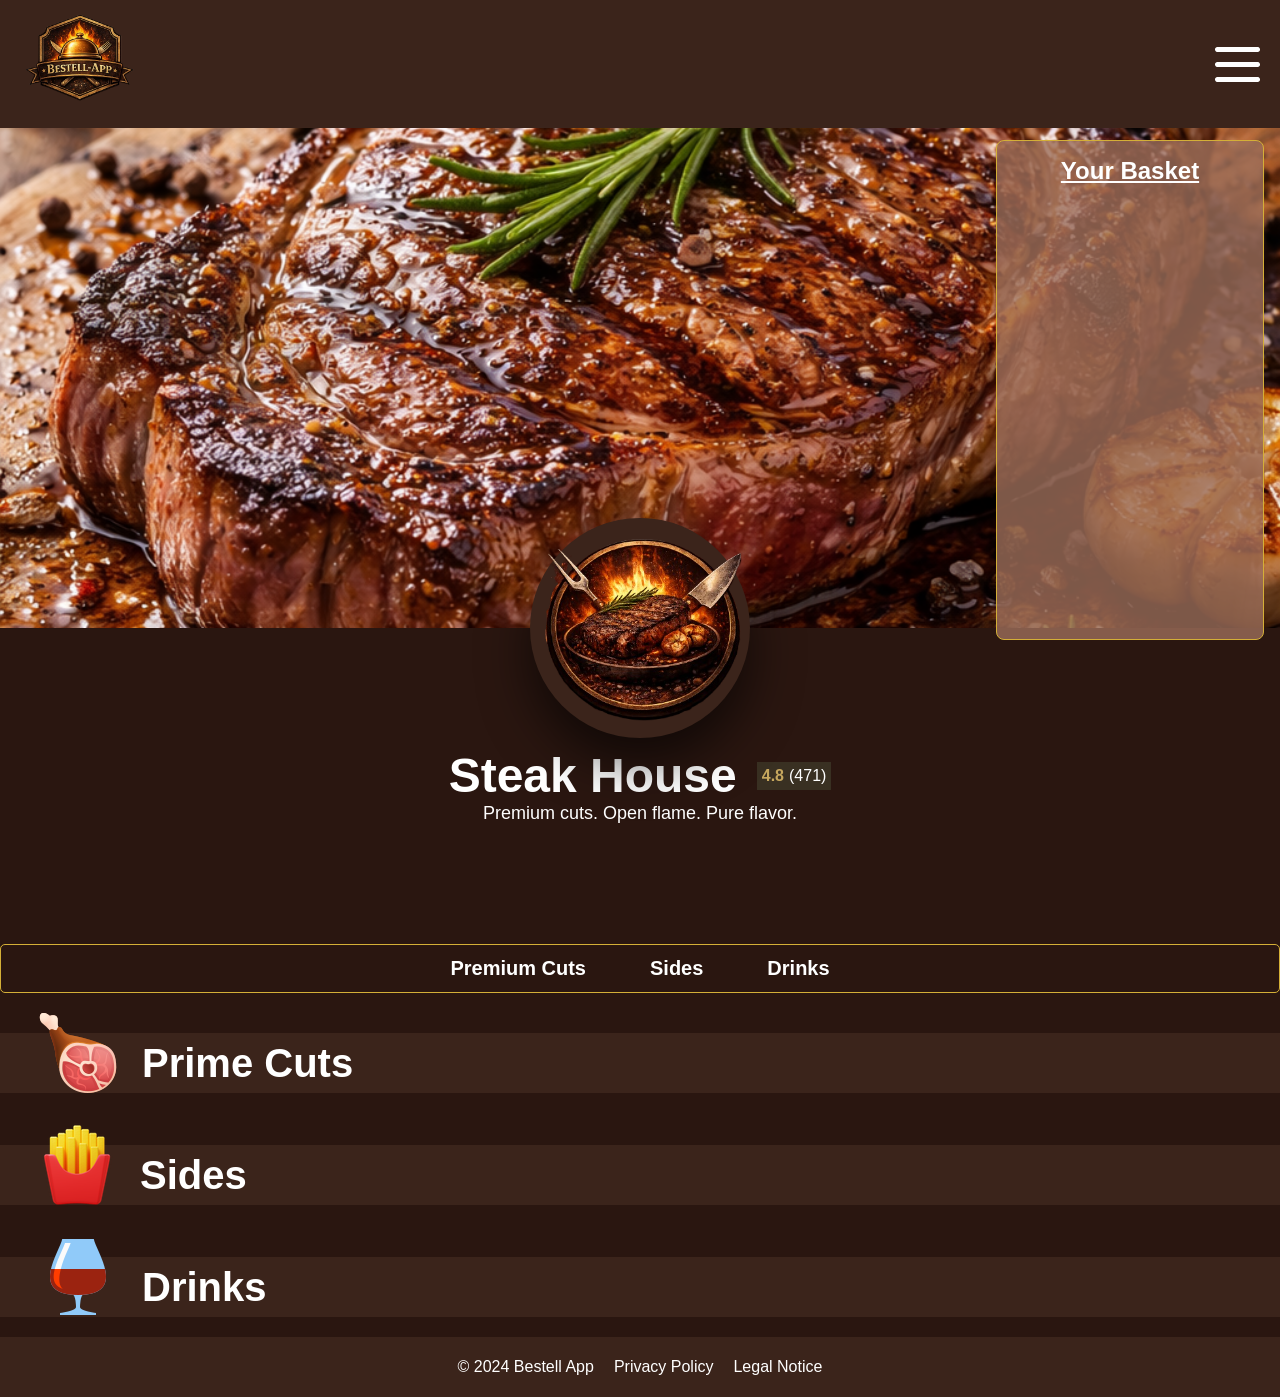
==== commit ad56cc72: "Sticky fixed" ====
--- a/index.html
+++ b/index.html
@@ -11,7 +11,7 @@
     <link rel="stylesheet" href="./styles/dialogs.css">
     <link rel="stylesheet" href="./styles/fonts.css">
     <link rel="stylesheet" href="./styles/responsive.css">
-    <link rel="icon" type="favicon" href="assets/icons/favicon.png">
+    <link rel="icon" type="favicon" href="./assets/icons/favicon.png">
 
     <script src="./scripts/dishes.js"></script>
     <script src="./scripts/dish_template.js"></script>
--- a/style.css
+++ b/style.css
@@ -172,15 +172,8 @@
 .menuLayout{
     display:grid;
     grid-template-columns:1fr 320px;
-    gap:32px;
-    max-width:1440px;
-    margin:0 auto;
-}
-
-/* ---------------- MENU CONTENT ---------------- */
-
-.menuContent{
-    padding:16px;
+    max-width:1440px;
+    margin:0 auto;
 }
 
 /* ---------------- BASKET ---------------- */
@@ -196,8 +189,7 @@
     padding:16px;
     position:sticky;
     top:140px;
-    height:fit-content;
-    max-height:80vh;
+    height:500px;
 }
 
 .basketTitle{
@@ -265,4 +257,13 @@
 
 #basketMobile{
     display:none;
+}
+
+aside {
+    position: fixed;
+    bottom: 0;
+    right: 0px;
+    width: 300px;
+    height: 100%;
+    z-index: 9999;
 }
--- a/styles/cart_template.css
+++ b/styles/cart_template.css
@@ -50,10 +50,14 @@
 }
 
 .emptyBasket {
-    text-align: center;
+    display: flex;
+    justify-content: center;
+    flex-direction: column;
     padding-top: 20px;
+    align-items: center;
 }
 
 .emptyBasket img {
     margin-top: 40px;
+    width: 150px;
 }
--- a/styles/responsive.css
+++ b/styles/responsive.css
@@ -101,6 +101,10 @@
         margin-bottom:0;
     }
 
+    .gap {
+        flex-direction: column;
+    }
+
 }
 
 /* ---------- MOBILE ---------- */
@@ -120,10 +124,6 @@
         position:sticky;
         bottom:8px;
         width:100%;
-    }
-
-    .gap {
-        flex-direction: column;
     }
 
 }
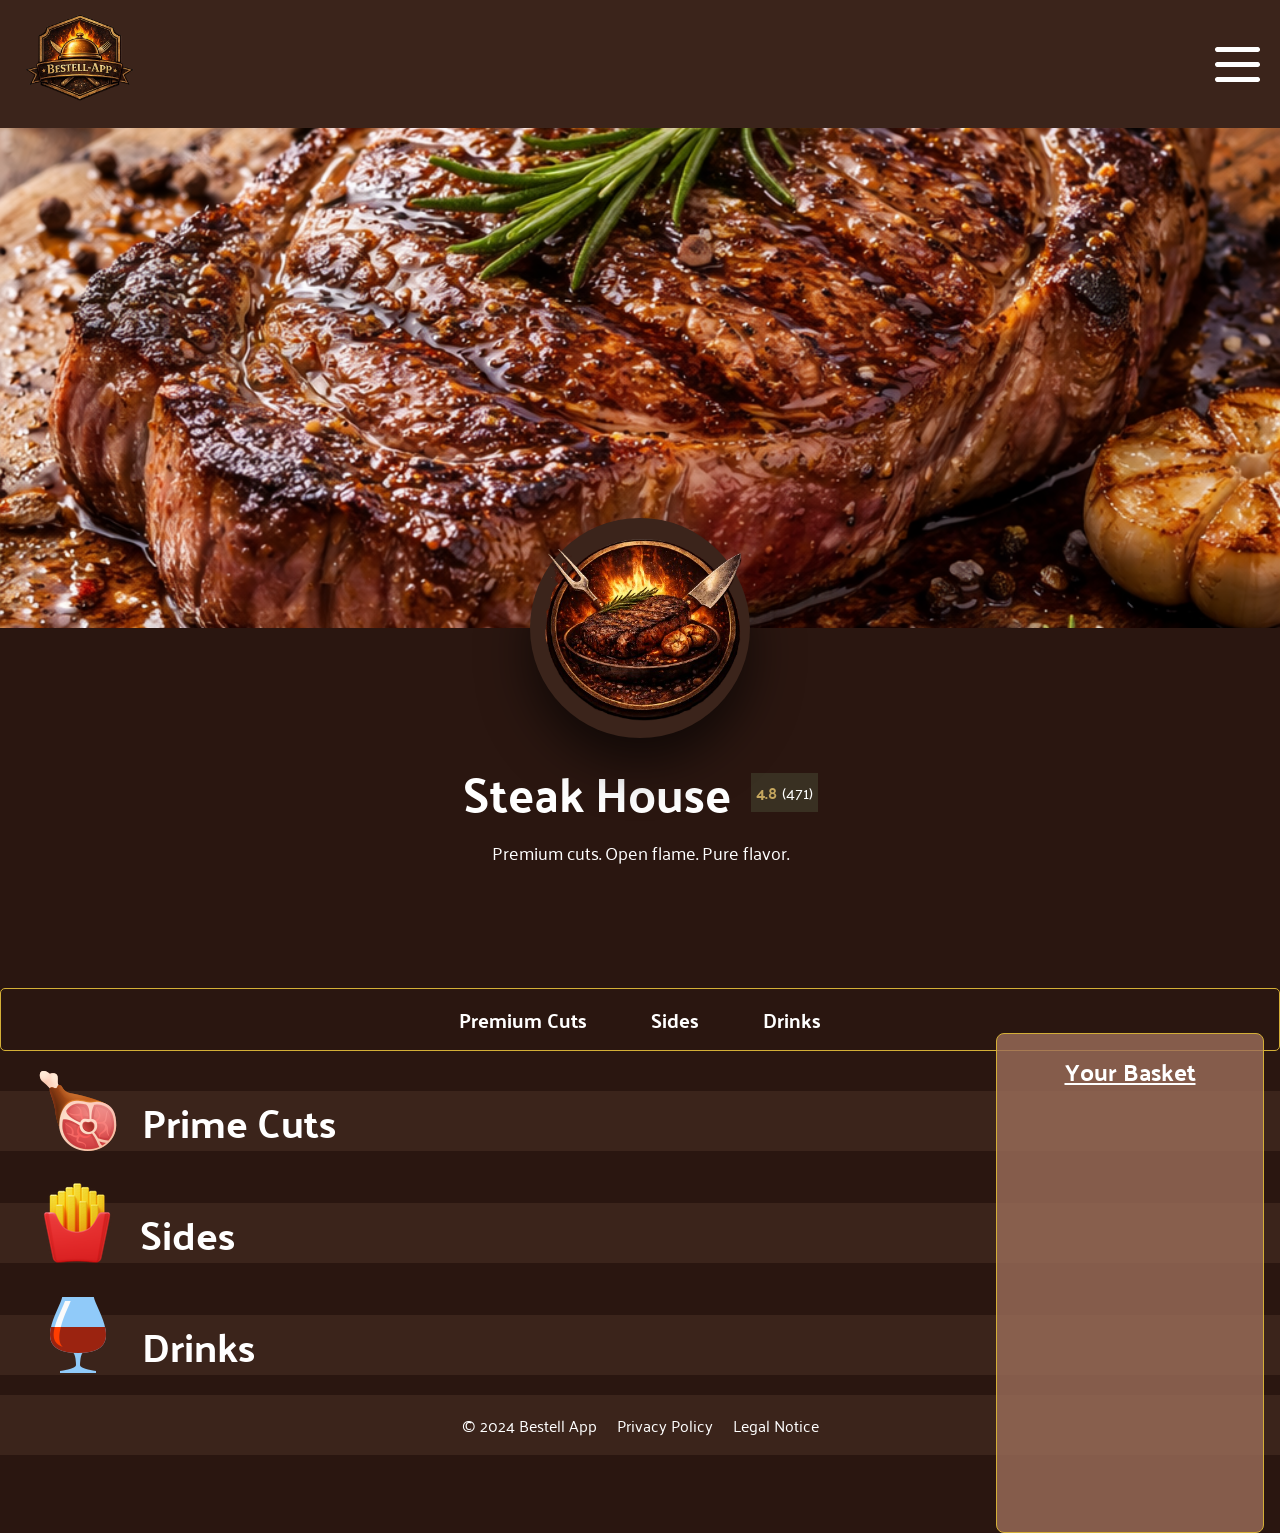
==== commit 466d05fe: "mobileBasketBar added; Basket sticky Bug fixed" ====
--- a/index.html
+++ b/index.html
@@ -51,6 +51,16 @@
         <a href="#DrinksSection">Drinks</a>
     </div>
 
+    <aside class="basketWrapper">
+            <div class="basket" id="basket">
+                <h2 class="basketTitle">Your Basket</h2>
+
+                <div id="shoppingCartDesktop">
+                    <div id="dishWrapper"></div>
+                    <div id="priceSection"></div>
+                </div>
+            </div>
+    </aside>
 
     <!-- PRIME CUTS -->
     <div class="section_bar">
@@ -65,17 +75,6 @@
         <div class="menuContent">
             <div id="meat_dishes"></div>
         </div>
-
-        <aside class="basketWrapper">
-            <div class="basket" id="basket">
-                <h2 class="basketTitle">Your Basket</h2>
-
-                <div id="shoppingCartDesktop">
-                    <div id="dishWrapper"></div>
-                    <div id="priceSection"></div>
-                </div>
-            </div>
-        </aside>
 
     </section>
 
@@ -142,6 +141,15 @@
 
         </dialog>
 
+        <div id="basketMobileBar">
+          <div class="mobileBasketWrapper">
+            <a href="#bestellapp_logo"><img src="./assets/icons/Home.png" alt="Home Icon"></a>
+            <img src="./assets/icons/person.png" alt="Person Icon">
+            <img src="./assets/icons/orders.png" alt="Order Icon">
+            <img src="./assets/icons/basket_small.png" alt="mobile Basket Icon" onclick="showBasketMobileDialog()" id="mobileBasket">
+          </div>
+          </div>
+
     <footer>
       <div class="contentWrapperFooter">
         <p>&copy; 2024 Bestell App</p>
--- a/style.css
+++ b/style.css
@@ -12,6 +12,19 @@
     font-family:'Palanquin', sans-serif;
     background-color:#2A1610;
     min-height:100vh;
+}
+
+main {
+    position: relative;
+}
+
+aside {
+    position: fixed;
+    bottom: 0;
+    right: 0px;
+    width: 300px;
+    height: 93%;
+    z-index: 9999;
 }
 
 /* ---------------- CONTAINER SYSTEM ---------------- */
@@ -180,6 +193,7 @@
 
 .basketWrapper{
     padding:16px;
+    position: absolute;
 }
 
 .basket{
@@ -253,17 +267,23 @@
     padding:16px;
 }
 
-/* ---------------- MOBILE BASKET BUTTON ---------------- */
-
-#basketMobile{
+/* ---------------- MOBILE BASKET ---------------- */
+
+#basketMobileBar{
     display:none;
-}
-
-aside {
-    position: fixed;
-    bottom: 0;
-    right: 0px;
-    width: 300px;
-    height: 100%;
-    z-index: 9999;
+    padding: 16px 24px;
+    border: 1px solid #D4AF37;
+    border-radius: 0 0 10px 10px;
+    background-color: #3B241B;
+}
+
+.mobileBasketWrapper {
+    display: flex;
+    justify-content: space-between;
+    align-items: center;
+    gap: 16px;
+}
+
+#mobileBasket {
+    cursor: pointer;
 }
--- a/styles/cart_template.css
+++ b/styles/cart_template.css
@@ -55,9 +55,10 @@
     flex-direction: column;
     padding-top: 20px;
     align-items: center;
+    text-align: center;
 }
 
 .emptyBasket img {
-    margin-top: 40px;
-    width: 150px;
+    margin-top: 30px;
+    width: 120px;
 }
--- a/styles/fonts.css
+++ b/styles/fonts.css
@@ -4,7 +4,7 @@
   font-family: 'Palanquin';
   font-style: normal;
   font-weight: 100;
-  src: url('./assets/fonts/palanquin-v17-latin-100.woff2') format('woff2'); /* Chrome 36+, Opera 23+, Firefox 39+, Safari 12+, iOS 10+ */
+  src: url('../assets/fonts/palanquin-v17-latin-100.woff2') format('woff2'); /* Chrome 36+, Opera 23+, Firefox 39+, Safari 12+, iOS 10+ */
 }
 /* palanquin-200 - latin */
 @font-face {
@@ -12,7 +12,7 @@
   font-family: 'Palanquin';
   font-style: normal;
   font-weight: 200;
-  src: url('./assets/fonts/palanquin-v17-latin-200.woff2') format('woff2'); /* Chrome 36+, Opera 23+, Firefox 39+, Safari 12+, iOS 10+ */
+  src: url('../assets/fonts/palanquin-v17-latin-200.woff2') format('woff2'); /* Chrome 36+, Opera 23+, Firefox 39+, Safari 12+, iOS 10+ */
 }
 /* palanquin-300 - latin */
 @font-face {
@@ -20,7 +20,7 @@
   font-family: 'Palanquin';
   font-style: normal;
   font-weight: 300;
-  src: url('./assets/fonts/palanquin-v17-latin-300.woff2') format('woff2'); /* Chrome 36+, Opera 23+, Firefox 39+, Safari 12+, iOS 10+ */
+  src: url('../assets/fonts/palanquin-v17-latin-300.woff2') format('woff2'); /* Chrome 36+, Opera 23+, Firefox 39+, Safari 12+, iOS 10+ */
 }
 /* palanquin-regular - latin */
 @font-face {
@@ -28,7 +28,7 @@
   font-family: 'Palanquin';
   font-style: normal;
   font-weight: 400;
-  src: url('./assets/fonts/palanquin-v17-latin-regular.woff2') format('woff2'); /* Chrome 36+, Opera 23+, Firefox 39+, Safari 12+, iOS 10+ */
+  src: url('../assets/fonts/palanquin-v17-latin-regular.woff2') format('woff2'); /* Chrome 36+, Opera 23+, Firefox 39+, Safari 12+, iOS 10+ */
 }
 /* palanquin-500 - latin */
 @font-face {
@@ -36,7 +36,7 @@
   font-family: 'Palanquin';
   font-style: normal;
   font-weight: 500;
-  src: url('./assets/fonts/palanquin-v17-latin-500.woff2') format('woff2'); /* Chrome 36+, Opera 23+, Firefox 39+, Safari 12+, iOS 10+ */
+  src: url('../assets/fonts/palanquin-v17-latin-500.woff2') format('woff2'); /* Chrome 36+, Opera 23+, Firefox 39+, Safari 12+, iOS 10+ */
 }
 /* palanquin-600 - latin */
 @font-face {
@@ -44,7 +44,7 @@
   font-family: 'Palanquin';
   font-style: normal;
   font-weight: 600;
-  src: url('./assets/fonts/palanquin-v17-latin-600.woff2') format('woff2'); /* Chrome 36+, Opera 23+, Firefox 39+, Safari 12+, iOS 10+ */
+  src: url('../assets/fonts/palanquin-v17-latin-600.woff2') format('woff2'); /* Chrome 36+, Opera 23+, Firefox 39+, Safari 12+, iOS 10+ */
 }
 /* palanquin-700 - latin */
 @font-face {
@@ -52,5 +52,5 @@
   font-family: 'Palanquin';
   font-style: normal;
   font-weight: 700;
-  src: url('./assets/fonts/palanquin-v17-latin-700.woff2') format('woff2'); /* Chrome 36+, Opera 23+, Firefox 39+, Safari 12+, iOS 10+ */
+  src: url('../assets/fonts/palanquin-v17-latin-700.woff2') format('woff2'); /* Chrome 36+, Opera 23+, Firefox 39+, Safari 12+, iOS 10+ */
 }
--- a/styles/responsive.css
+++ b/styles/responsive.css
@@ -119,7 +119,7 @@
         display:none;
     }
 
-    #basketMobile{
+    #basketMobileBar{
         display:block;
         position:sticky;
         bottom:8px;
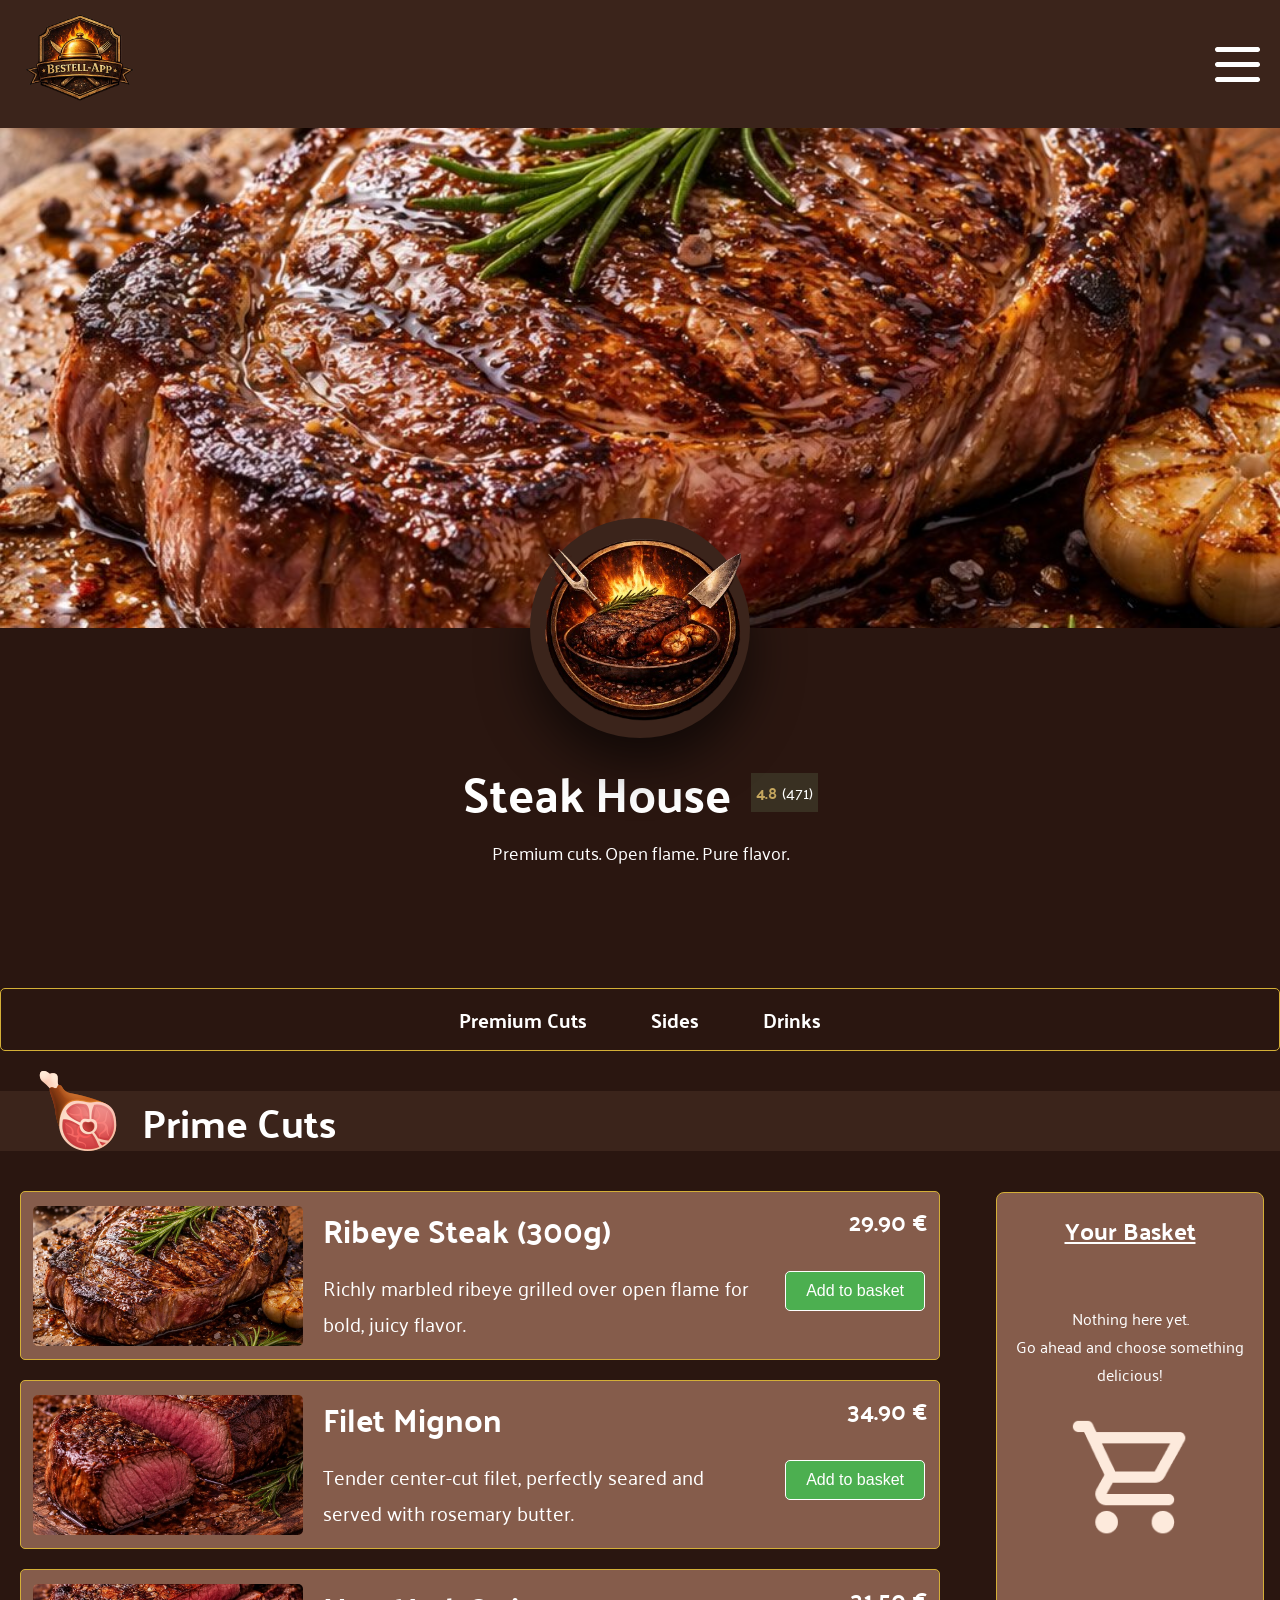
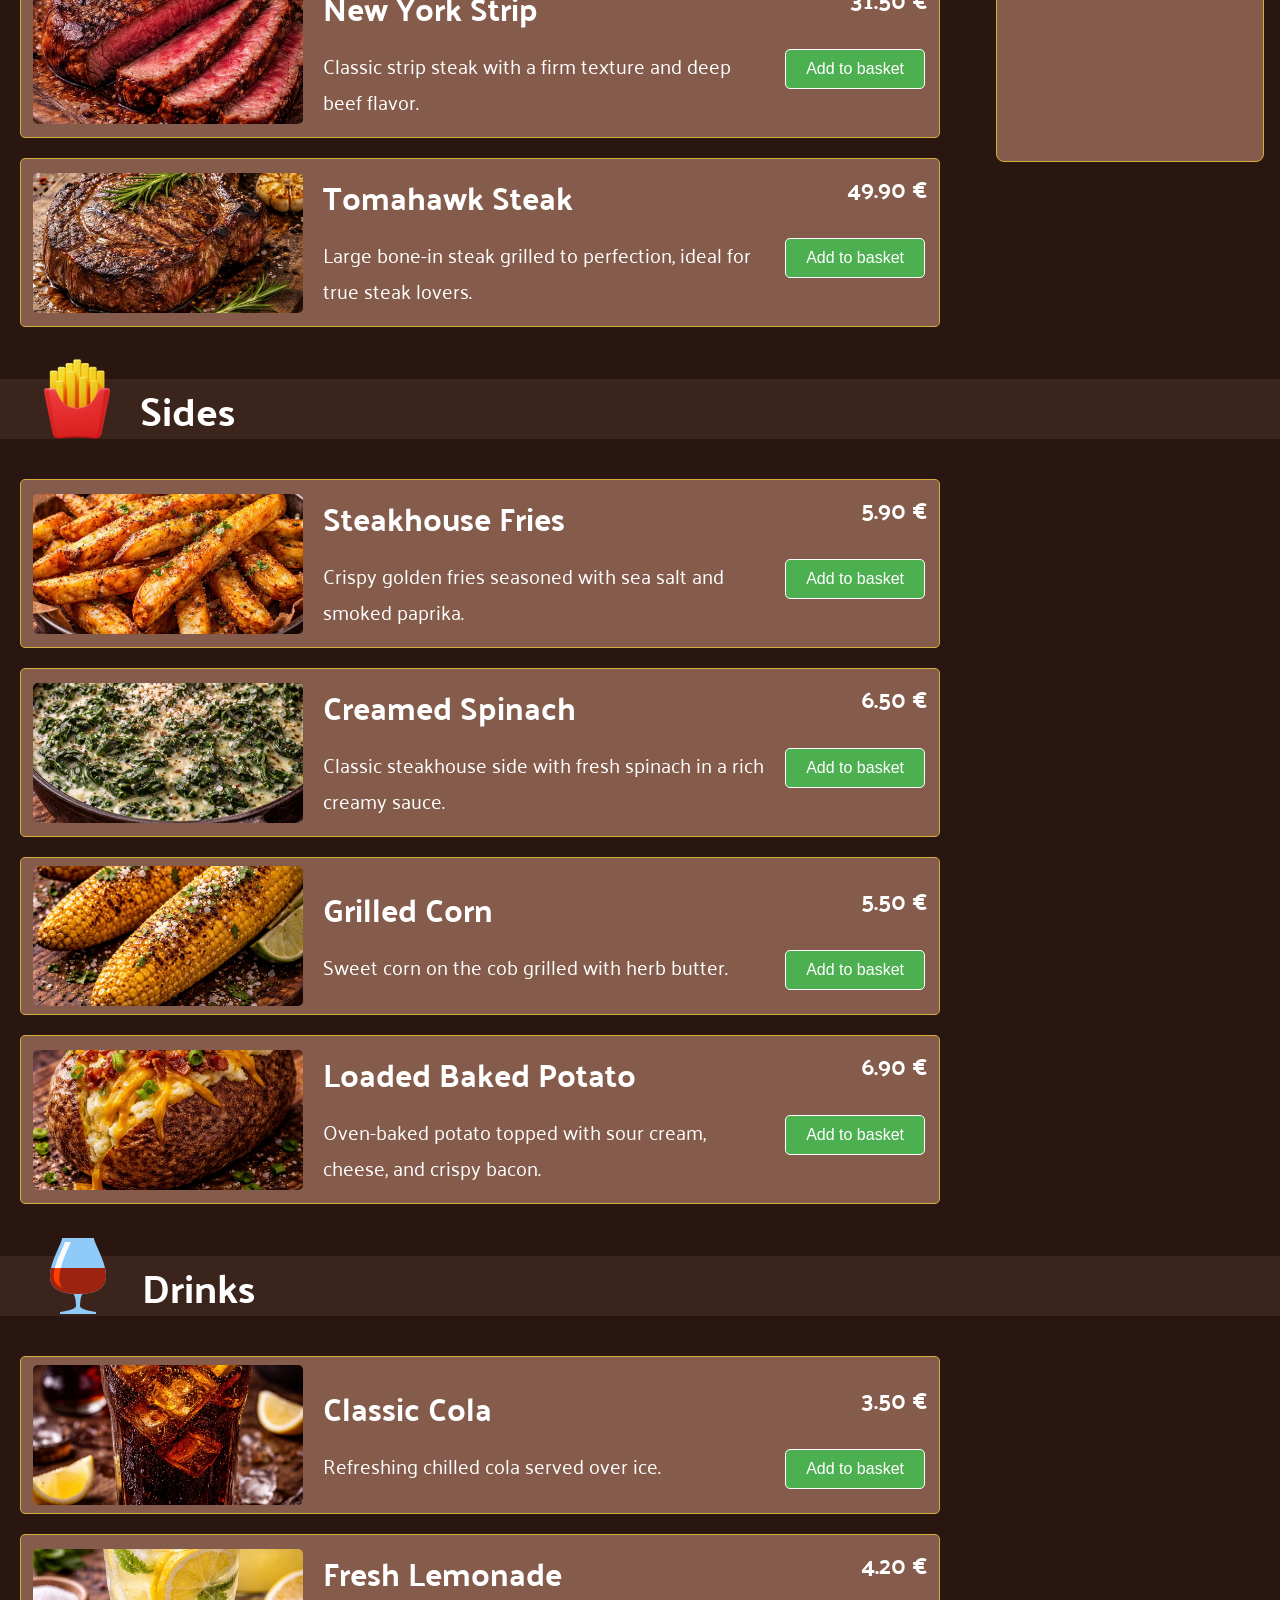
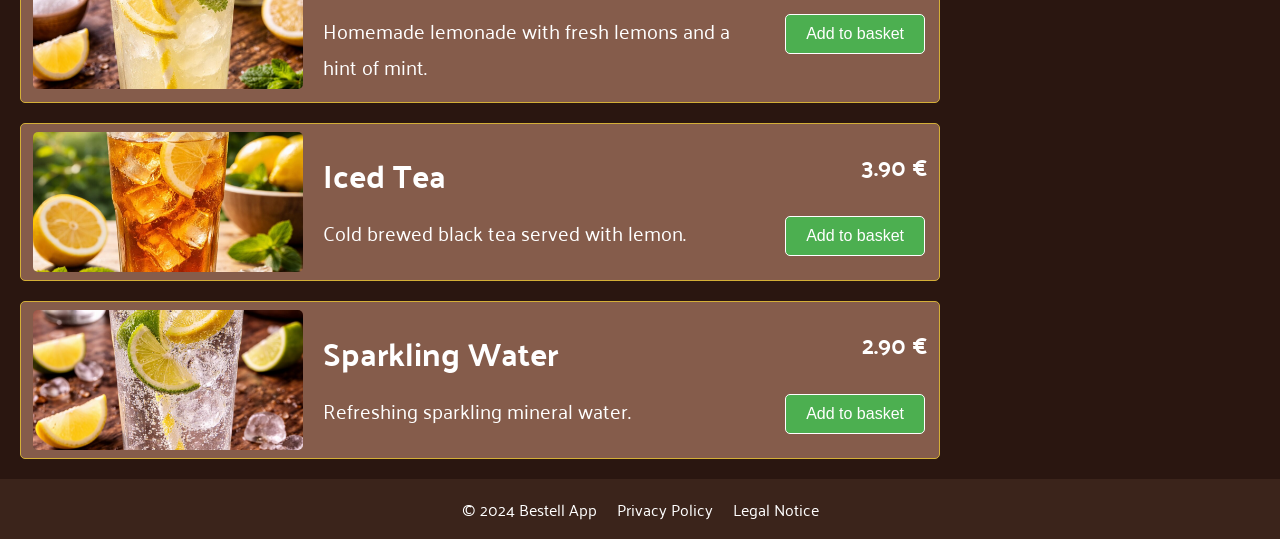
==== commit ecbabf5c: "img are smaller now; render function changed to update functions" ====
--- a/index.html
+++ b/index.html
@@ -27,7 +27,7 @@
             <img src="assets/icons/menu.png" alt="Menü Icon" id="menuIcon">
           </div>
         </nav>
-            <img id="header_img" src="assets/img/ribeye_steak.png" alt="Menü Hintergrundbild">
+            <img id="header_img" src="assets/img/ribeye_steak.jpg" alt="Menü Hintergrundbild">
             <div class="logo-wrapper">
             <img src="./assets/img/logo_round.png" id="logo_img">
             </div>
--- a/style.css
+++ b/style.css
@@ -203,7 +203,7 @@
     padding:16px;
     position:sticky;
     top:140px;
-    height:500px;
+    height:570px;
 }
 
 .basketTitle{
--- a/styles/dialogs.css
+++ b/styles/dialogs.css
@@ -33,7 +33,7 @@
     margin: auto;
     padding: 16px;
     width: 300px;
-    height: 520px;
+    height: 570px;
 }
 
 #mobileBasketDialog::backdrop {
--- a/styles/responsive.css
+++ b/styles/responsive.css
@@ -105,6 +105,9 @@
         flex-direction: column;
     }
 
+    aside {
+        height: 96%;
+    }
 }
 
 /* ---------- MOBILE ---------- */
@@ -124,6 +127,7 @@
         position:sticky;
         bottom:8px;
         width:100%;
+        bottom: 0;
     }
 
 }
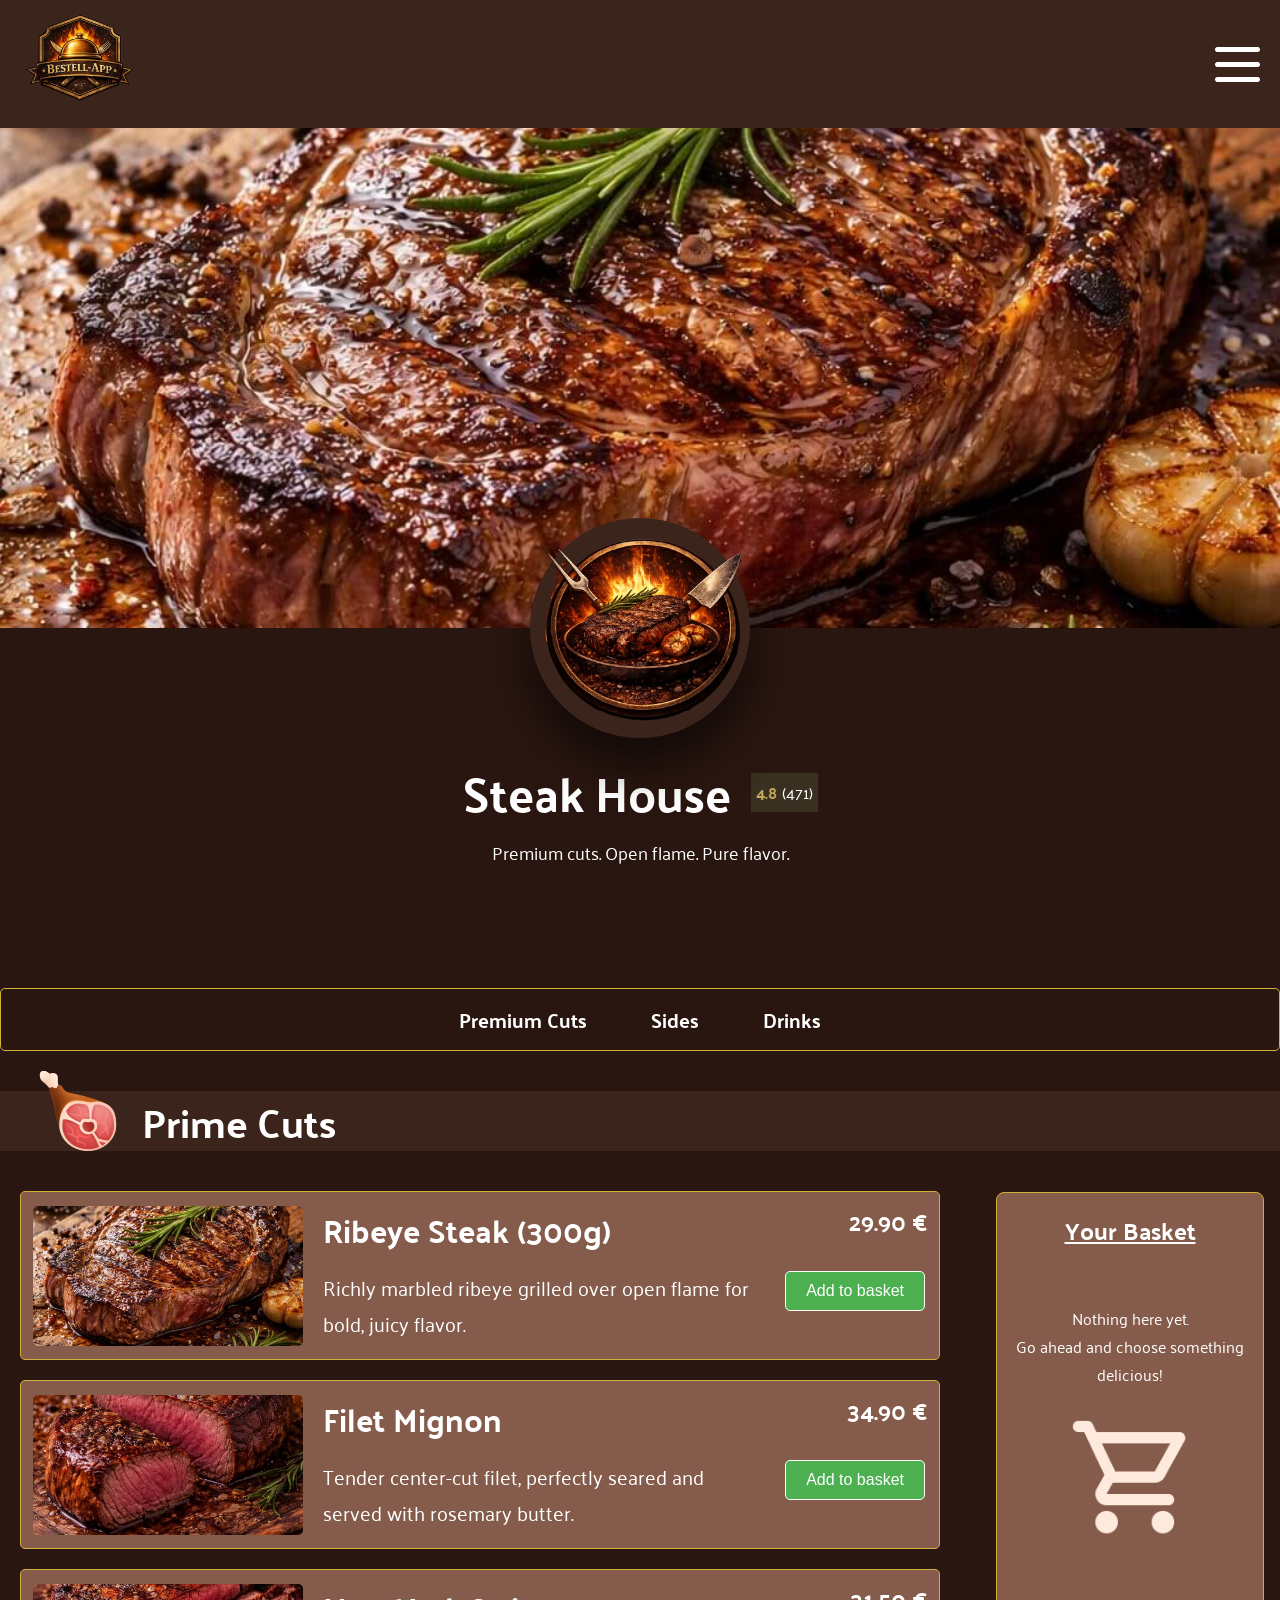
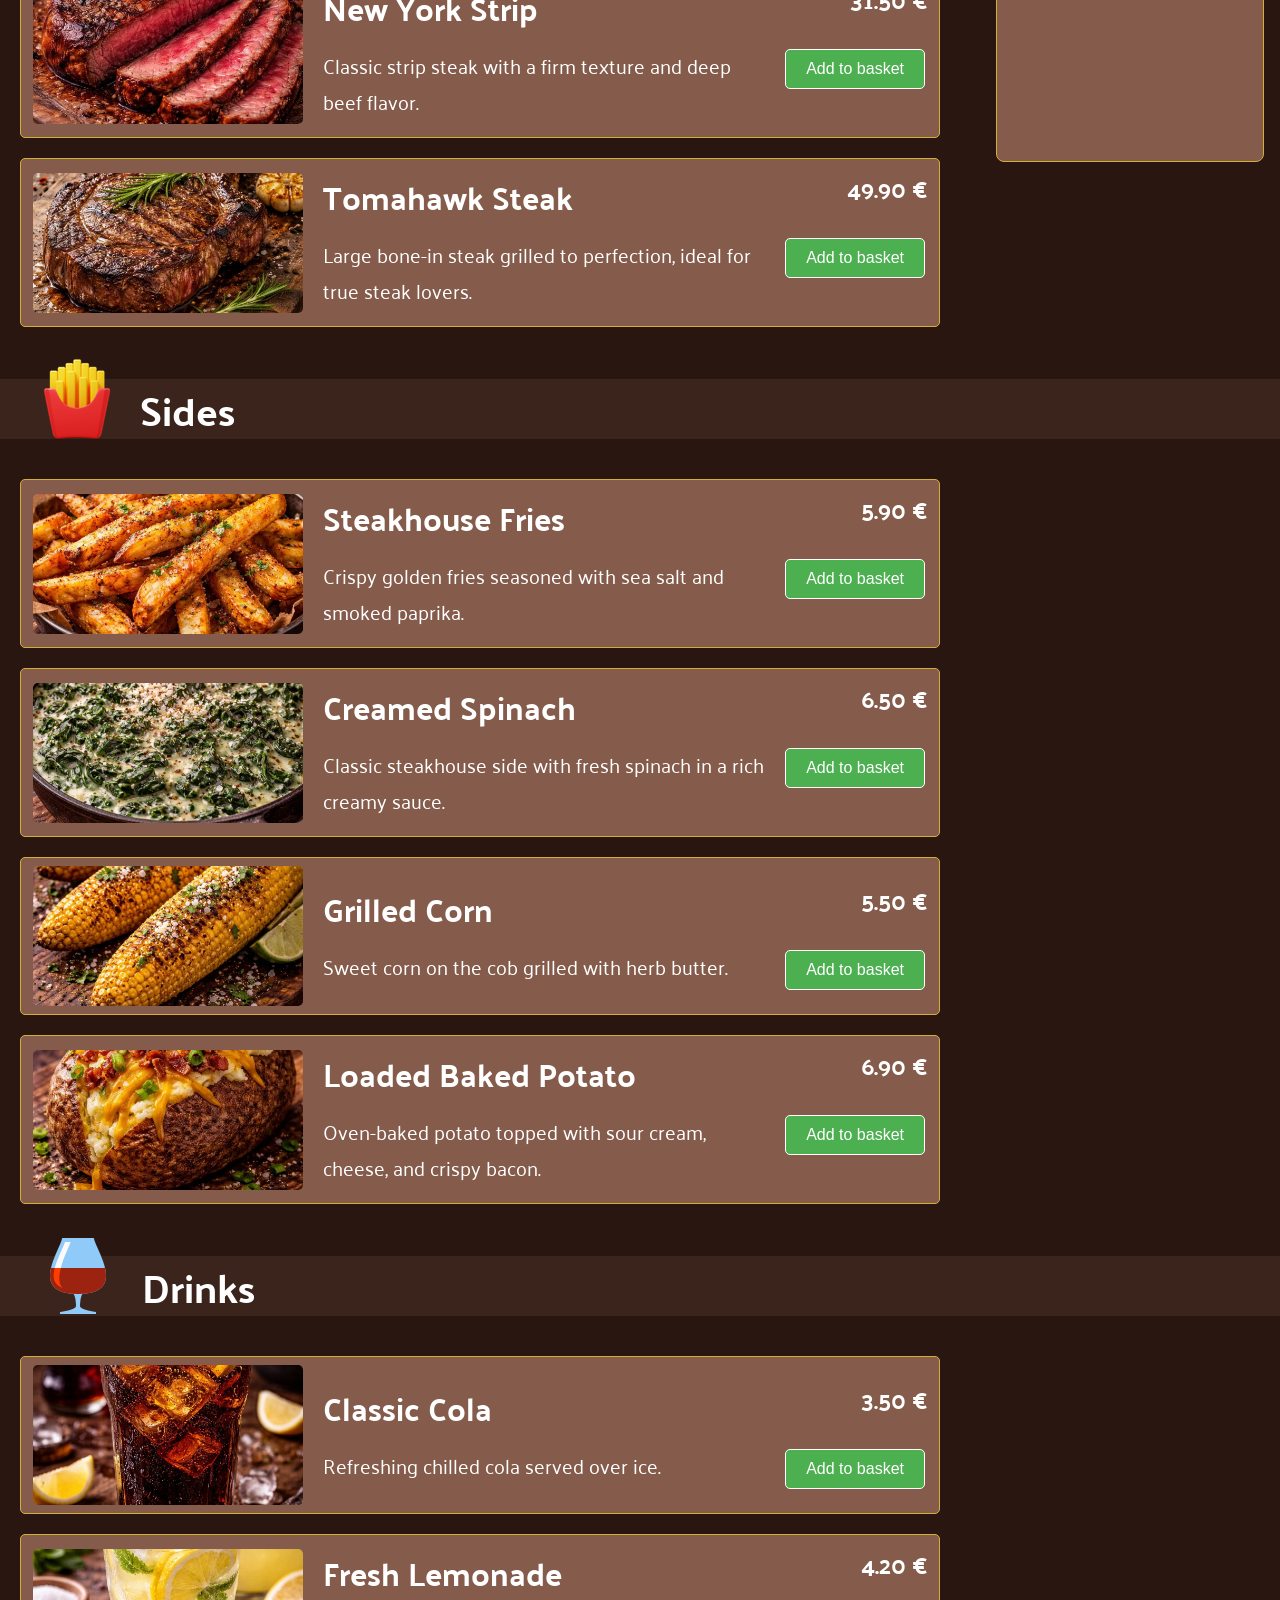
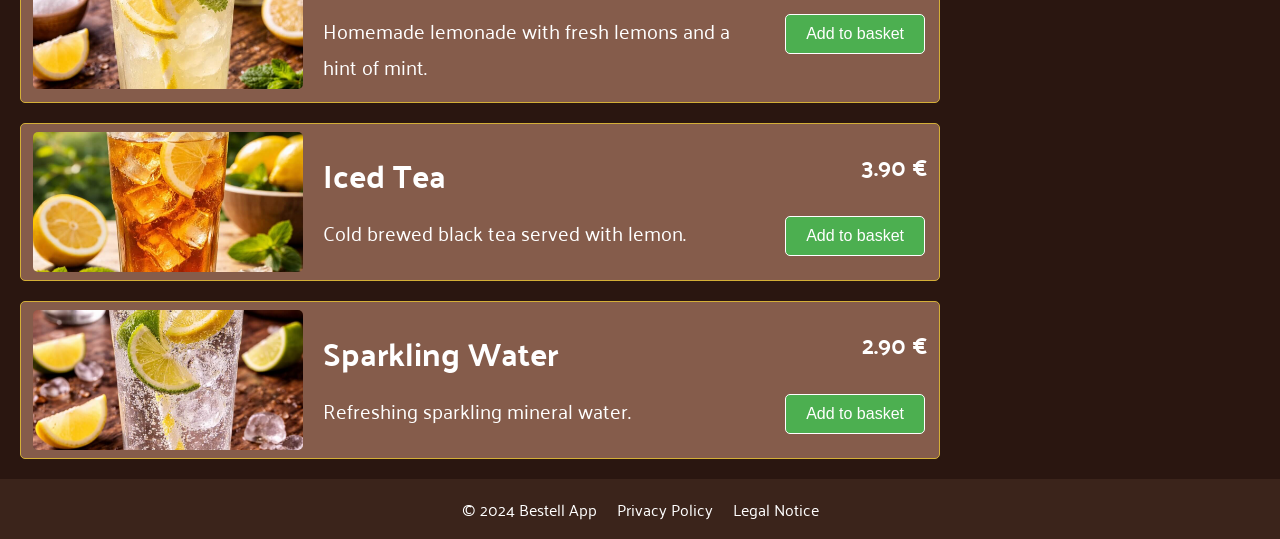
==== commit c62e14de: "little changes: arrow functions variable more detail; insert smaller imgs; section id changed to ano" ====
--- a/index.html
+++ b/index.html
@@ -63,14 +63,14 @@
     </aside>
 
     <!-- PRIME CUTS -->
-    <div class="section_bar">
+    <div class="section_bar" id="menuSection">
         <div class="container contentWrapperBar">
             <img src="./assets/icons/meat.png">
             <h2 class="section_title">Prime Cuts</h2>
         </div>
     </div>
 
-    <section class="menuLayout container" id="menuSection">
+    <section class="menuLayout container">
 
         <div class="menuContent">
             <div id="meat_dishes"></div>
@@ -80,14 +80,14 @@
 
 
     <!-- SIDES -->
-    <div class="section_bar">
+    <div class="section_bar" id="SidesSection">
         <div class="container contentWrapperBar">
             <img src="./assets/icons/fries.png">
             <h2 class="section_title">Sides</h2>
         </div>
     </div>
 
-    <section class="menuLayout container" id="SidesSection">
+    <section class="menuLayout container">
         <div class="menuContent">
             <div id="side_dishes"></div>
         </div>
@@ -95,14 +95,14 @@
 
 
     <!-- DRINKS -->
-    <div class="section_bar">
+    <div class="section_bar" id="DrinksSection">
         <div class="container contentWrapperBar">
             <img src="./assets/icons/vino.png">
             <h2 class="section_title">Drinks</h2>
         </div>
     </div>
 
-    <section class="menuLayout container" id="DrinksSection">
+    <section class="menuLayout container">
         <div class="menuContent">
             <div id="drinks"></div>
         </div>
--- a/style.css
+++ b/style.css
@@ -69,7 +69,6 @@
 }
 
 #header_img{
-    max-width:1440px;
     width:100%;
     height:500px;
     object-fit:cover;
